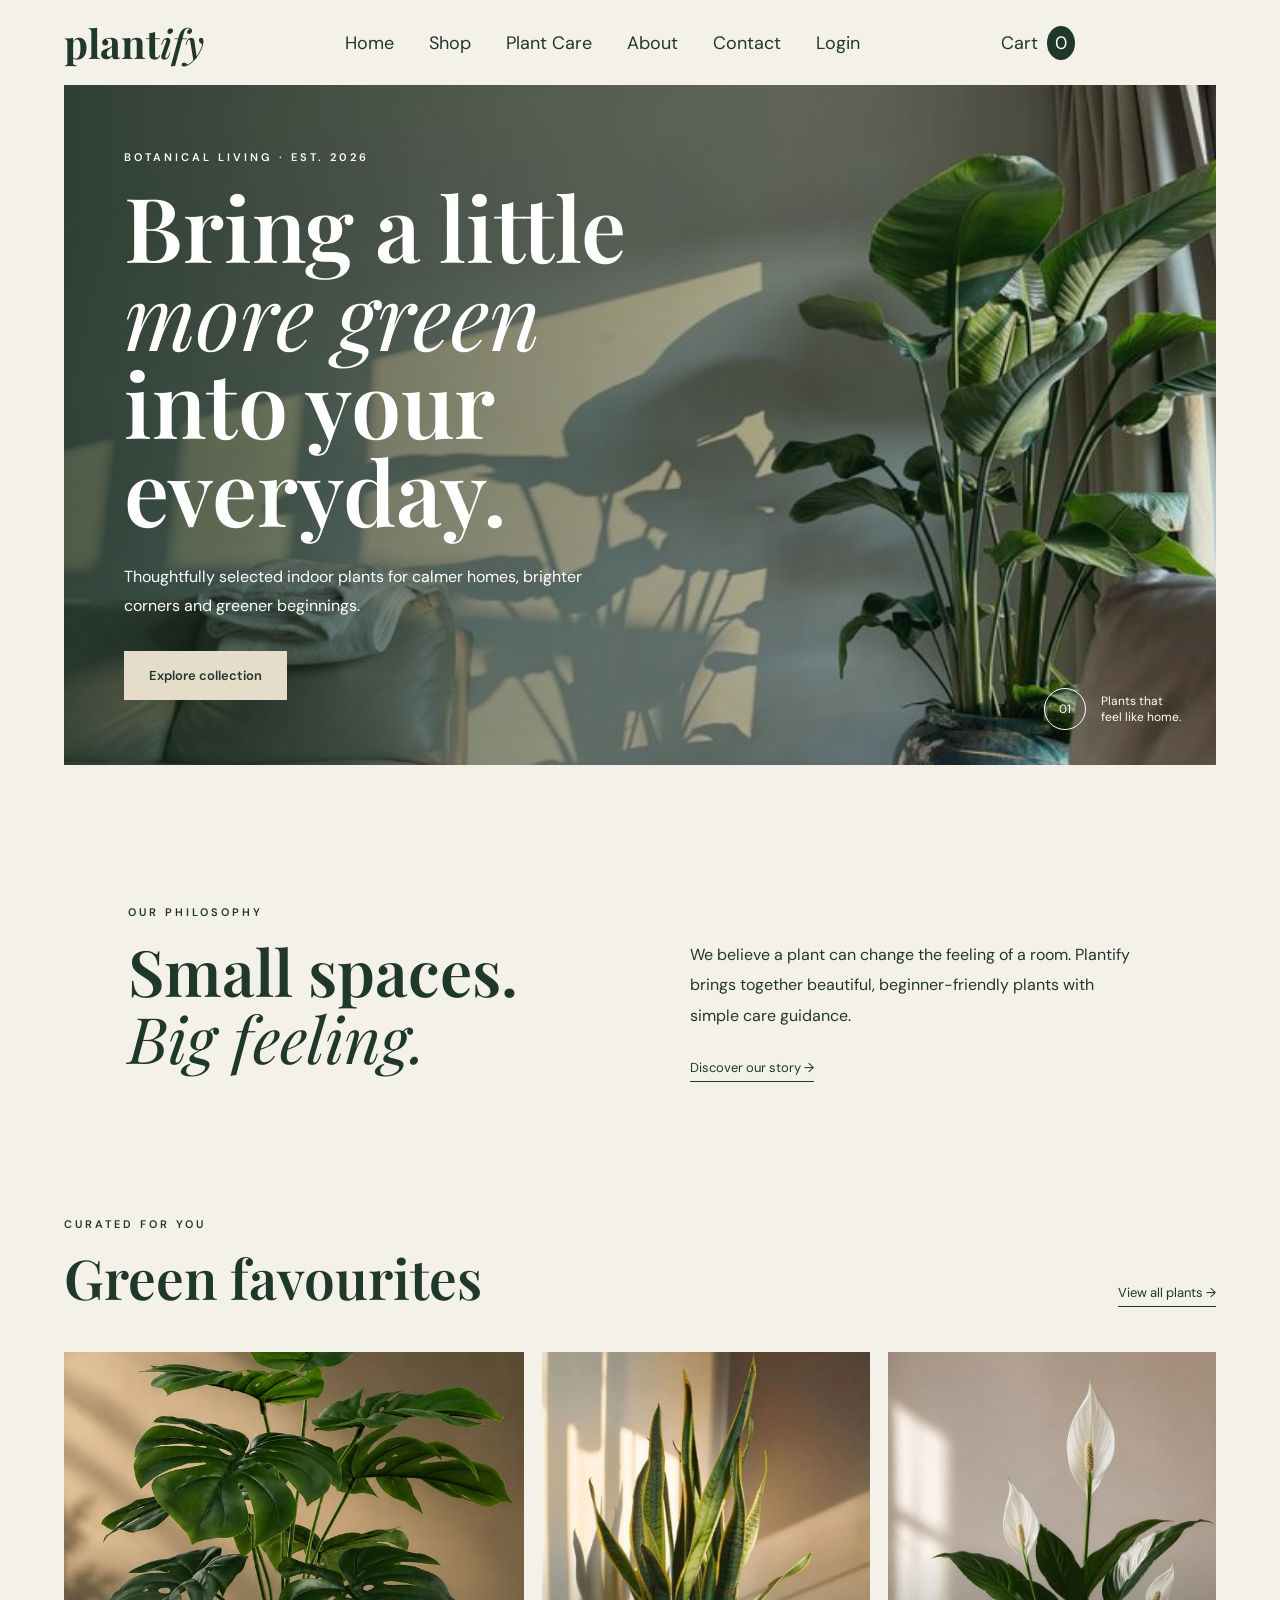
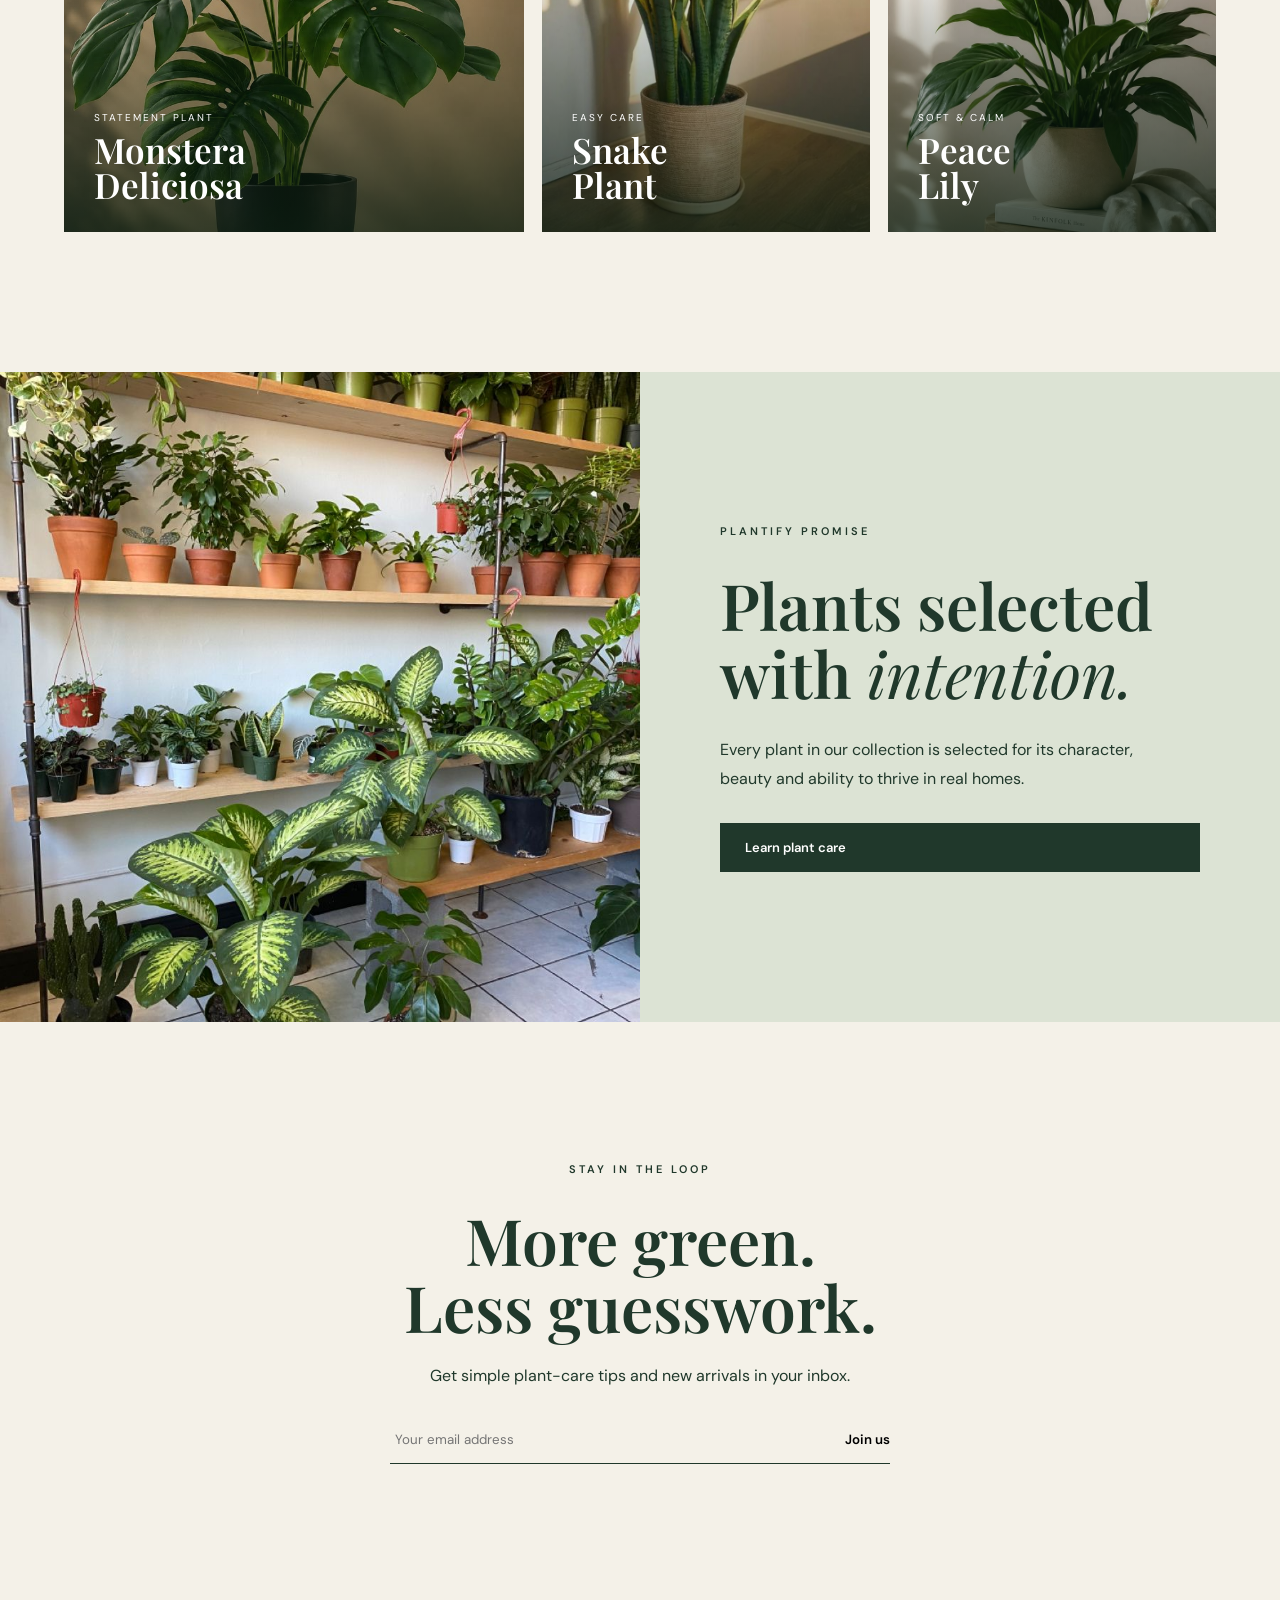
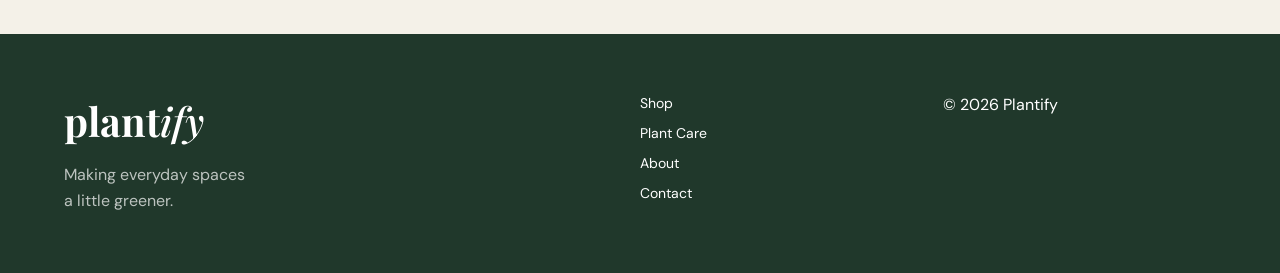
==== index.html @ 8dc12521 "creating project include js" ====
<!DOCTYPE html>
<html lang="en">

<head>
    <meta charset="UTF-8">
    <meta name="viewport" content="width=device-width, initial-scale=1.0">

    <title>Plantify | Bring Nature Home</title>

    <link rel="preconnect" href="https://fonts.googleapis.com">
    <link rel="preconnect" href="https://fonts.gstatic.com" crossorigin>

    <link href="https://fonts.googleapis.com/css2?family=DM+Sans:wght@400;500;600&family=Playfair+Display:wght@500;600;700&display=swap" rel="stylesheet">

    <link rel="stylesheet" href="style.css">
</head>

<body>

    <header>
        <nav class="navbar">

            <a href="index.html" class="logo">
                plant<span>ify</span>
            </a>

            <button class="menu-button" onclick="toggleMenu()">☰</button>

            <ul class="nav-links" id="navLinks">
                 <li><a href="index.html">Home</a></li>
                 <li><a href="pages/shop.html">Shop</a></li>
                 <li><a href="pages/care.html">Plant Care</a></li>
                 <li><a href="pages/about.html">About</a></li>
                 <li><a href="pages/contact.html">Contact</a></li>
                 <li><a href="pages/login.html" id="loginLink">Login</a></li>
           </ul>

        <a href="./pages/cart.html" class="nav-cart">
             Cart <span id="cartCount">0</span>
        </a>

            <span id="userName"></span>

        <button
            id="logoutButton"
            onclick="logoutUser()"
            style="display: none;"
            >
            Logout
        </button>


        </nav>
    </header>


    <main>

        <section class="hero">

            <div class="hero-content">

                <p class="eyebrow">BOTANICAL LIVING · EST. 2026</p>

                <h1>
                    Bring a little
                    <em>more green</em>
                    into your everyday.
                </h1>

                <p class="hero-text">
                    Thoughtfully selected indoor plants for
                    calmer homes, brighter corners and
                    greener beginnings.
                </p>

                <a href="pages/shop.html" class="main-button">
                    Explore collection
                </a>

            </div>

            <div class="hero-note">
                <span>01</span>
                <p>Plants that<br>feel like home.</p>
            </div>

        </section>


        <section class="intro-section">

            <div>
                <p class="eyebrow">OUR PHILOSOPHY</p>
                <h2>Small spaces.<br><em>Big feeling.</em></h2>
            </div>

            <div class="intro-text">
                <p>
                    We believe a plant can change the feeling
                    of a room. Plantify brings together
                    beautiful, beginner-friendly plants with
                    simple care guidance.
                </p>

                <a href="pages/about.html" class="text-link">
                    Discover our story →
                </a>
            </div>

        </section>


        <section class="featured-section">

            <div class="section-heading">

                <div>
                    <p class="eyebrow">CURATED FOR YOU</p>
                    <h2>Green favourites</h2>
                </div>

                <a href="pages/shop.html" class="text-link">
                    View all plants →
                </a>

            </div>

            <div class="featured-grid">

                <a href="pages/shop.html" class="featured-card large-card">

                    <img src="assets/monsteraplant.jpg" alt="Monstera plant">

                    <div class="image-overlay">
                        <p>STATEMENT PLANT</p>
                        <h3>Monstera<br>Deliciosa</h3>
                    </div>

                </a>

                <a href="pages/shop.html" class="featured-card">

                    <img src="assets/snake.jpg" alt="Snake plant">

                    <div class="image-overlay">
                        <p>EASY CARE</p>
                        <h3>Snake<br>Plant</h3>
                    </div>

                </a>

                <a href="pages/shop.html" class="featured-card">

                    <img src="assets/peace-lily.jpg" alt="Peace lily">

                    <div class="image-overlay">
                        <p>SOFT & CALM</p>
                        <h3>Peace<br>Lily</h3>
                    </div>

                </a>

            </div>

        </section>


        <section class="split-section">

            <div class="split-image">
                <img src="assets/plant-shop.jpg" alt="Plant shop">
            </div>

            <div class="split-content">

                <p class="eyebrow">PLANTIFY PROMISE</p>

                <h2>
                    Plants selected
                    with <em>intention.</em>
                </h2>

                <p>
                    Every plant in our collection is selected
                    for its character, beauty and ability to
                    thrive in real homes.
                </p>

                <a href="pages/care.html" class="main-button dark-button">
                    Learn plant care
                </a>

            </div>

        </section>


        <section class="newsletter">

            <p class="eyebrow">STAY IN THE LOOP</p>

            <h2>More green.<br>Less guesswork.</h2>

            <p>
                Get simple plant-care tips and new arrivals
                in your inbox.
            </p>

            <form onsubmit="subscribeUser(event)">

                <input
                    type="email"
                    id="newsletterEmail"
                    placeholder="Your email address"
                >

                <button type="submit">Join us</button>

            </form>

            <p id="newsletterMessage"></p>

        </section>

    </main>


    <footer>

        <div class="footer-brand">
            <a href="index.html" class="logo">
                plant<span>ify</span>
            </a>

            <p>
                Making everyday spaces<br>
                a little greener.
            </p>
        </div>

        <div class="footer-links">
            <a href="pages/shop.html">Shop</a>
            <a href="pages/care.html">Plant Care</a>
            <a href="pages/about.html">About</a>
            <a href="pages/contact.html">Contact</a>
        </div>

        <div>
            <p>© 2026 Plantify</p>
        </div>

    </footer>

    <script src="script.js"></script>

</body>

</html>
---- style.css ----
* {
    margin: 0;
    padding: 0;
    box-sizing: border-box;
}
html {
    scroll-behavior: smooth;
}
body {
    font-family: "DM Sans", sans-serif;
    background: #f4f1e8;
    color: #20382b;
}
img {
    display: block;
    width: 100%;
}

a {
    color: inherit;
}

button,
input,
textarea {
    font-family: inherit;
}
/* Navbar */

.navbar {
    width: 90%;
    max-width: 1250px;
    margin: auto;
    height: 85px;

    display: flex;
    align-items: center;
    justify-content: space-between;
}

.logo {
    text-decoration: none;
    font-family: "Playfair Display", serif;
    font-size: 40px;
    font-weight: 700;
}

.logo span {
    font-style: italic;
    font-weight: 500;
}

.nav-links {
    display: flex;
    gap: 35px;
    list-style: none;
}

.nav-links a {
    text-decoration: none;
    font-size: 18px;
}

.nav-links a:hover {
    opacity: 0.55;
}

.nav-cart {
    text-decoration: none;
    font-size: 18px;
}

.nav-cart span {
    background: #20382b;
    color: white;
    padding: 5px 8px;
    border-radius: 50%;
    margin-left: 4px;
}

.menu-button {
    display: none;
    border: none;
    background: none;
    font-size: 25px;
}

/* Common */

.eyebrow {
    font-size: 11px;
    letter-spacing: 3px;
    font-weight: 600;
    margin-bottom: 18px;
}

h1,
h2,
h3 {
    font-family: "Playfair Display", serif;
    font-weight: 600;
}

h2 {
    font-size: clamp(40px, 5vw, 68px);
    line-height: 1.05;
}

em {
    font-weight: 400;
}

/* Hero */

.hero {
    width: 90%;
    max-width: 1250px;
    min-height: 680px;
    margin: auto;

    position: relative;

    background:
        linear-gradient(
            90deg,
            rgba(20, 44, 31, 0.75),
            rgba(20, 44, 31, 0.12)
        ),
        url("assets/plantifyheroimg.jpg");

    background-size: cover;
    background-position: bottom;
    color: white;
    display: flex;
    align-items: center;
}

.hero-content {
    max-width: 650px;
    padding: 60px;
}

.hero h1 {
    font-size: clamp(50px, 7vw, 92px);
    line-height: 0.98;
    margin-bottom: 30px;
}

.hero h1 em {
    display: block;
}

.hero-text {
    max-width: 470px;
    line-height: 1.8;
    margin-bottom: 30px;
}

.main-button {
    display: inline-block;
    text-decoration: none;
    background: #e5ddca;
    color: #20382b;
    padding: 16px 25px;
    font-size: 13px;
    font-weight: 600;
}

.dark-button {
    background: #20382b;
    color: white;
}

.hero-note {
    position: absolute;
    right: 35px;
    bottom: 35px;

    display: flex;
    gap: 15px;
    align-items: center;

    font-size: 12px;
}

.hero-note span {
    border: 1px solid white;
    border-radius: 50%;
    width: 42px;
    height: 42px;

    display: flex;
    align-items: center;
    justify-content: center;
}
/* Intro */

.intro-section {
    width: 80%;
    max-width: 1100px;
    margin: auto;
    padding: 140px 0;

    display: grid;
    grid-template-columns: 1fr 1fr;
    gap: 100px;
}

.intro-text {
    padding-top: 35px;
}

.intro-text p {
    max-width: 450px;
    line-height: 1.9;
    margin-bottom: 25px;
}

.text-link {
    text-decoration: none;
    font-size: 13px;
    border-bottom: 1px solid #20382b;
    padding-bottom: 5px;
}

/* Featured */

.featured-section {
    width: 90%;
    max-width: 1250px;
    margin: auto;
    padding-bottom: 140px;
}

.section-heading {
    display: flex;
    justify-content: space-between;
    align-items: end;
    margin-bottom: 45px;
}

.section-heading h2 {
    font-size: 55px;
}

.featured-grid {
    display: grid;
    grid-template-columns: 1.4fr 1fr 1fr;
    gap: 18px;
}

.featured-card {
    height: 480px;
    position: relative;
    overflow: hidden;
    text-decoration: none;
}

.featured-card img {
    height: 100%;
    object-fit: cover;
    transition: transform 0.5s;
}

.featured-card:hover img {
    transform: scale(1.05);
}

.image-overlay {
    position: absolute;
    inset: 0;

    padding: 30px;

    display: flex;
    flex-direction: column;
    justify-content: end;

    color: white;

    background: linear-gradient(
        transparent 40%,
        rgba(10, 30, 18, 0.75)
    );
}
.image-overlay p {
    font-size: 10px;
    letter-spacing: 2px;
}

.image-overlay h3 {
    font-size: 35px;
    line-height: 1;
    margin-top: 8px;
}

/* Split */

.split-section {
    display: grid;
    grid-template-columns: 1fr 1fr;
    background: #dce3d4;
}

.split-image {
    height: 650px;
}

.split-image img {
    height: 100%;
    object-fit: cover;
}

.split-content {
    padding: 80px;
    display: flex;
    justify-content: center;
    flex-direction: column;
}

.split-content h2 {
    max-width: 550px;
    margin-bottom: 30px;
}

.split-content > p {
    max-width: 450px;
    line-height: 1.8;
    margin-bottom: 30px;
}
/* Newsletter */

.newsletter {
    text-align: center;
    padding: 140px 20px;
}

.newsletter h2 {
    margin-bottom: 25px;
}

.newsletter > p {
    margin-bottom: 30px;
}

.newsletter form {
    max-width: 500px;
    margin: auto;

    display: flex;
    border-bottom: 1px solid #20382b;
}

.newsletter input {
    flex: 1;
    padding: 15px 5px;
    background: transparent;
    border: none;
    outline: none;
}

.newsletter button {
    border: none;
    background: transparent;
    font-weight: 600;
    cursor: pointer;
}

#newsletterMessage {
    margin-top: 15px;
}

/* Footer */

footer {
    background: #20382b;
    color: white;

    padding: 60px 5%;

    display: grid;
    grid-template-columns: 2fr 1fr 1fr;
    gap: 30px;
}

.footer-brand p {
    margin-top: 15px;
    line-height: 1.6;
    opacity: 0.7;
}

.footer-links {
    display: flex;
    flex-direction: column;
    gap: 12px;
}

.footer-links a {
    text-decoration: none;
    font-size: 14px;
}
/* Inner Pages */

.page-hero {
    min-height: 430px;
    width: 90%;
    max-width: 1250px;
    margin: auto;

    display: flex;
    align-items: end;

    padding: 60px;

    color: white;

    background-size: cover;
    background-position: center;
}

.page-hero h1 {
    font-size: clamp(55px, 8vw, 100px);
    line-height: 0.9;
}

.shop-hero {
    background:
        linear-gradient(rgba(20, 44, 31, 0.35), rgba(20, 44, 31, 0.35)),
        url("assets/shop.jpg") ;
    background-repeat: no-repeat;
    background-size: cover;
    background-position: center;
}

.care-hero {
    background:
        linear-gradient(rgba(20, 44, 31, 0.35), rgba(20, 44, 31, 0.35)),
        url("assets/plant-care.jpg");
         background-repeat: no-repeat;
        background-position: bottom;
        background-size: cover;
}

.about-hero {
    background:
        linear-gradient(rgba(20, 44, 31, 0.35), rgba(20, 44, 31, 0.35)),
        url("assets/./about.jpg");
        background-repeat: no-repeat;
        background-position: center;
        background-size: cover;
}
.contact-hero {
    background:
        linear-gradient(rgba(20, 44, 31, 0.35), rgba(20, 44, 31, 0.35)),
        url("assets/./indoors.jpg");
         background-repeat: no-repeat;
        background-position: bottom;
        background-size: cover;
}

/* Shop */

.shop-page {
    width: 90%;
    max-width: 1250px;
    margin: auto;
    padding: 100px 0;
}

.shop-controls {
    display: flex;
    justify-content: space-between;
    gap: 20px;
    margin-bottom: 40px;
}

.shop-controls input,
.shop-controls select {
    padding: 14px;
    border: 1px solid #b9c0b5;
    background: transparent;
    outline: none;
}

.shop-controls input {
    width: 350px;
}

.product-grid {
    display: grid;
    grid-template-columns: repeat(3, 1fr);
    gap: 25px;
}

.product-card {
    background: #ebe8dd;
}

.product-card img {
    height: 380px;
    object-fit: cover;
}

.product-info {
    padding: 22px;
}

.product-info h3 {
    font-size: 25px;
    margin-bottom: 7px;
}

.product-info p {
    font-size: 13px;
    opacity: 0.65;
    margin-bottom: 15px;
}

.product-bottom {
    display: flex;
    justify-content: space-between;
    align-items: center;
}

.product-bottom button {
    border: none;
    background: #20382b;
    color: white;
    padding: 11px 16px;
    cursor: pointer;
}


/* Care */

.care-page {
    width: 90%;
    max-width: 1100px;
    margin: auto;
    padding: 100px 0;
}

.care-intro {
    max-width: 700px;
    margin-bottom: 70px;
}

.care-intro p {
    line-height: 1.8;
    margin-top: 25px;
}

.care-grid {
    display: grid;
    grid-template-columns: repeat(2, 1fr);
    gap: 25px;
}

.care-box {
    background: #e4e8dc;
    padding: 45px;
}

.care-box span {
    color: #dce3d4;
    text-shadow: 2px 2px 4px black;
    font-size: 12px;
    letter-spacing: 2px;
}

.care-box h3 {
    color: white;
    text-shadow: 2px 2px 4px black;
    font-size: 32px;
    margin: 20px 0 15px;
}

.care-box p {
    color: #dce3d4;
    text-shadow: 2px 2px 4px black;
    line-height: 1.8;
}


/* Plant Quiz */

.quiz {
    margin-top: 80px;
    padding: 60px;
    background: #20382b;
    color: white;
}

.quiz h2 {
    font-size: 45px;
}

.quiz-question {
    margin: 30px 0;
}

.quiz-question button {
    padding: 12px 18px;
    margin: 5px;
    border: 1px solid #8da18d;
    background: transparent;
    color: white;
    cursor: pointer;
}

#quizResult {
    margin-top: 20px;
    font-weight: 600;
}


/* About */

.about-page {
    width: 90%;
    max-width: 1100px;
    margin: auto;
    padding: 110px 0;
}

.about-story {
    display: grid;
    grid-template-columns: 1fr 1fr;
    gap: 70px;
    align-items: center;
}

.about-story img {
    height: 600px;
    object-fit: cover;
}

.about-story-text p {
    line-height: 1.9;
    margin: 25px 0;
}


/* Contact */

.contact-page {
    width: 90%;
    max-width: 1100px;
    margin: auto;
    padding: 100px 0;
}

.contact-grid {
    display: grid;
    grid-template-columns: 0.8fr 1.2fr;
    gap: 80px;
}

.contact-info p {
    margin: 20px 0;
    line-height: 1.8;
}

.contact-form {
    display: flex;
    flex-direction: column;
    gap: 15px;
}

.contact-form input,
.contact-form textarea {
    padding: 16px;
    border: 1px solid #b9c0b5;
    background: transparent;
    outline: none;
}

.contact-form textarea {
    height: 160px;
    resize: none;
}

.contact-form button {
    align-self: start;
    padding: 14px 25px;
    border: none;
    background: #20382b;
    color: white;
    cursor: pointer;
}

#contactMessage {
    margin-top: 10px;
}


/* Responsive */

@media (max-width: 900px) {

    .nav-links {
        gap: 18px;
    }

    .hero-content {
        padding: 40px;
    }

    .intro-section,
    .split-section,
    .about-story,
    .contact-grid {
        grid-template-columns: 1fr;
    }

    .featured-grid {
        grid-template-columns: 1fr 1fr;
    }

    .large-card {
        grid-column: span 2;
    }

    .product-grid {
        grid-template-columns: 1fr 1fr;
    }

    .split-image {
        height: 450px;
    }
}


@media (max-width: 650px) {

    .navbar {
        width: 90%;
    }

    .menu-button {
        display: block;
    }

    .nav-links {
        display: none;
        position: absolute;
        top: 75px;
        left: 5%;
        width: 90%;
        background: #f4f1e8;
        padding: 25px;
        flex-direction: column;
        gap: 20px;
    }

    .nav-links.active {
        display: flex;
    }

    .hero {
        width: 94%;
        min-height: 650px;
    }

    .hero-content {
        padding: 25px;
    }

    .hero-note {
        display: none;
    }

    .intro-section {
        width: 90%;
        padding: 90px 0;
        gap: 30px;
    }

    .featured-section {
        width: 94%;
    }

    .section-heading {
        display: block;
    }

    .section-heading .text-link {
        display: inline-block;
        margin-top: 20px;
    }

    .featured-grid {
        grid-template-columns: 1fr;
    }

    .large-card {
        grid-column: auto;
    }

    .featured-card {
        height: 420px;
    }

    .split-content {
        padding: 60px 25px;
    }

    .newsletter {
        padding: 90px 20px;
    }

    footer {
        grid-template-columns: 1fr;
    }

    .page-hero {
        width: 94%;
        min-height: 400px;
        padding: 30px;
    }

    .shop-page,
    .care-page,
    .about-page,
    .contact-page {
        width: 90%;
        padding: 75px 0;
    }

    .shop-controls {
        flex-direction: column;
    }
    .shop-controls input {
        width: 100%;
    }
    .product-grid,
    .care-grid {
        grid-template-columns: 1fr;
    }
    .product-card img {
        height: 350px;
    }
    .quiz {
        padding: 35px 20px;
    }
    .about-story img {
        height: 450px;
    }
}
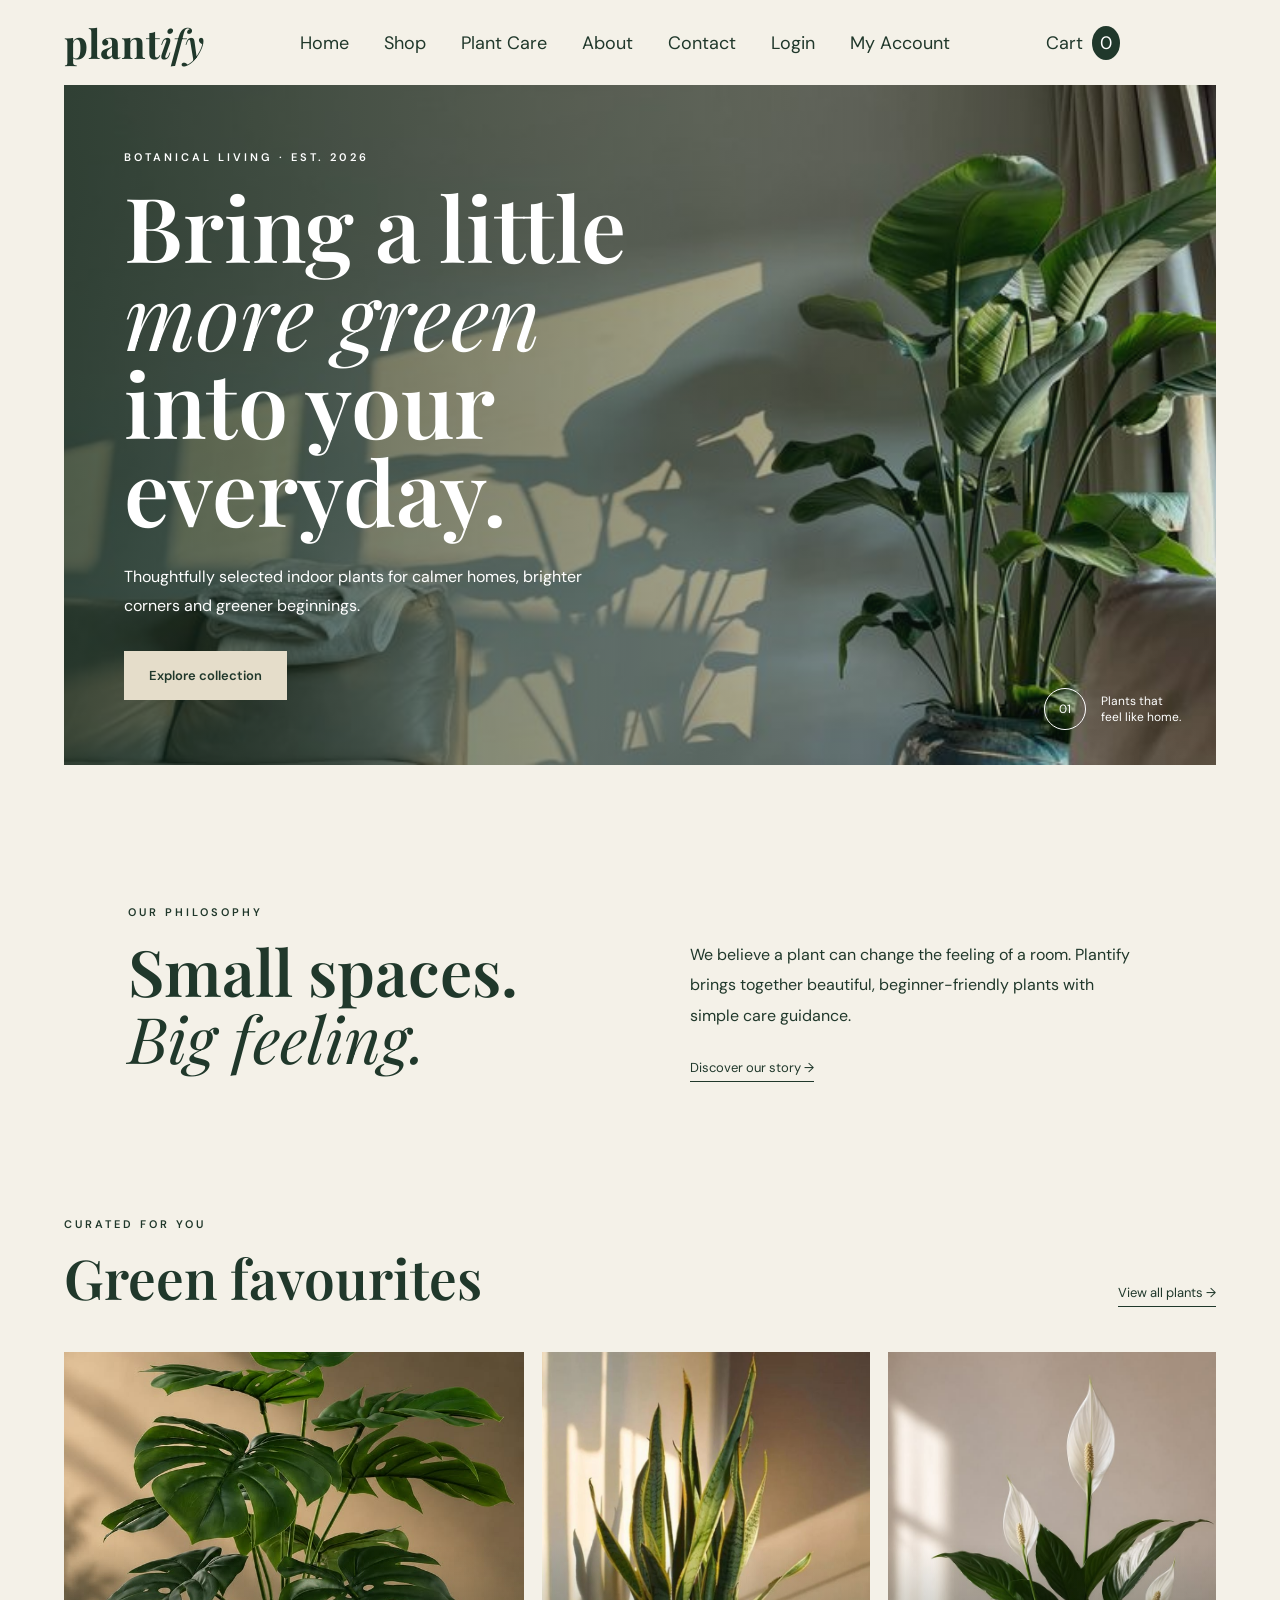
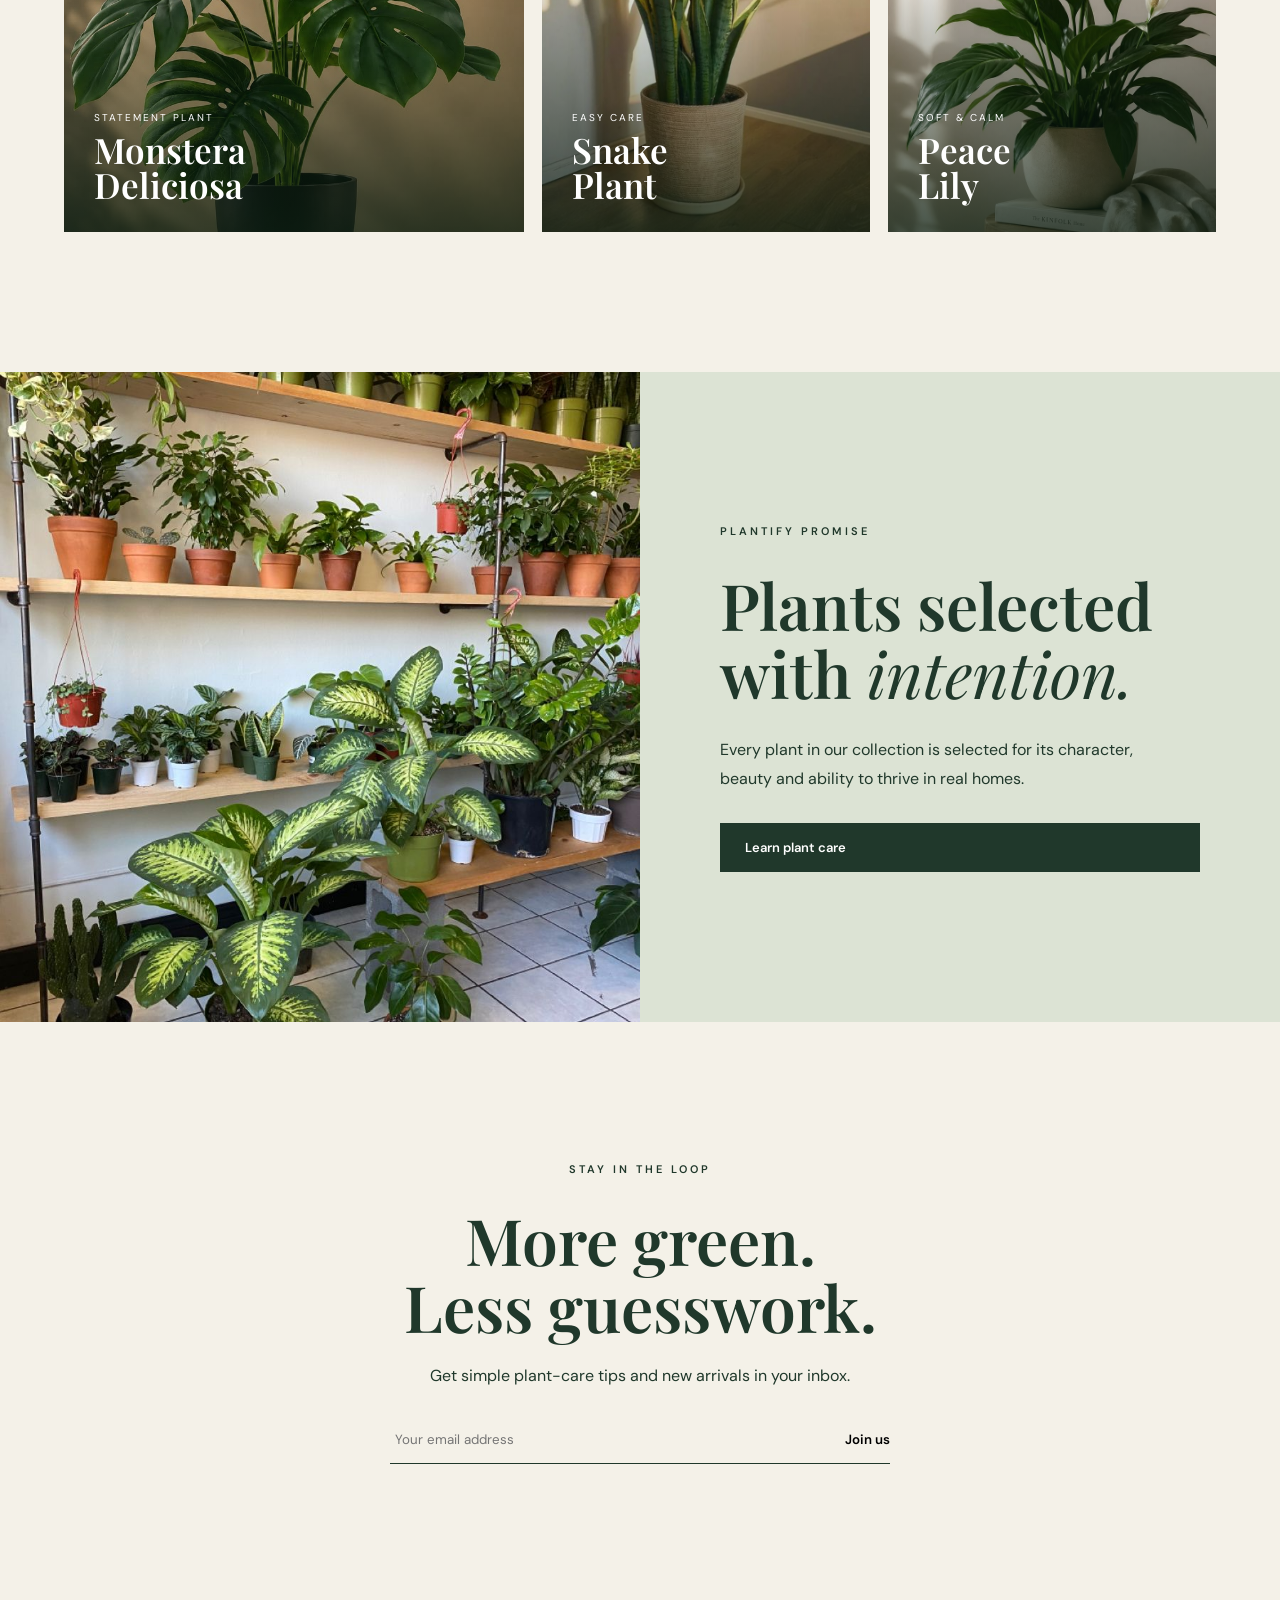
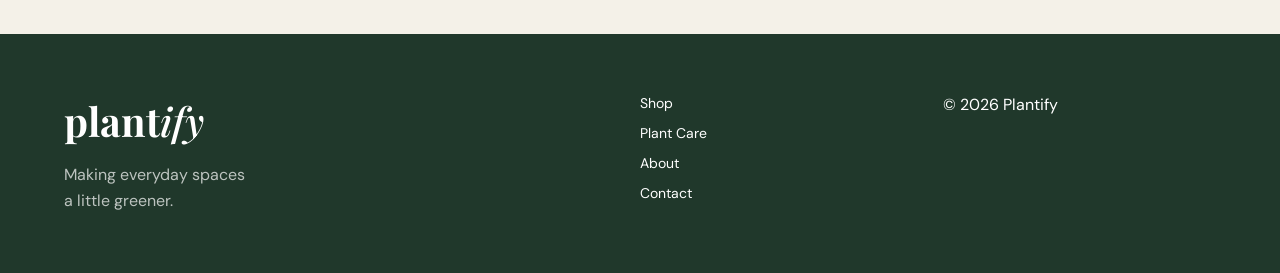
==== commit 06fbee79: "create-account page & styling" ====
--- a/index.html
+++ b/index.html
@@ -33,6 +33,9 @@
                  <li><a href="pages/about.html">About</a></li>
                  <li><a href="pages/contact.html">Contact</a></li>
                  <li><a href="pages/login.html" id="loginLink">Login</a></li>
+                  <li>
+                    <a href="pages/account.html">My Account</a>
+                </li>
            </ul>
 
         <a href="./pages/cart.html" class="nav-cart">
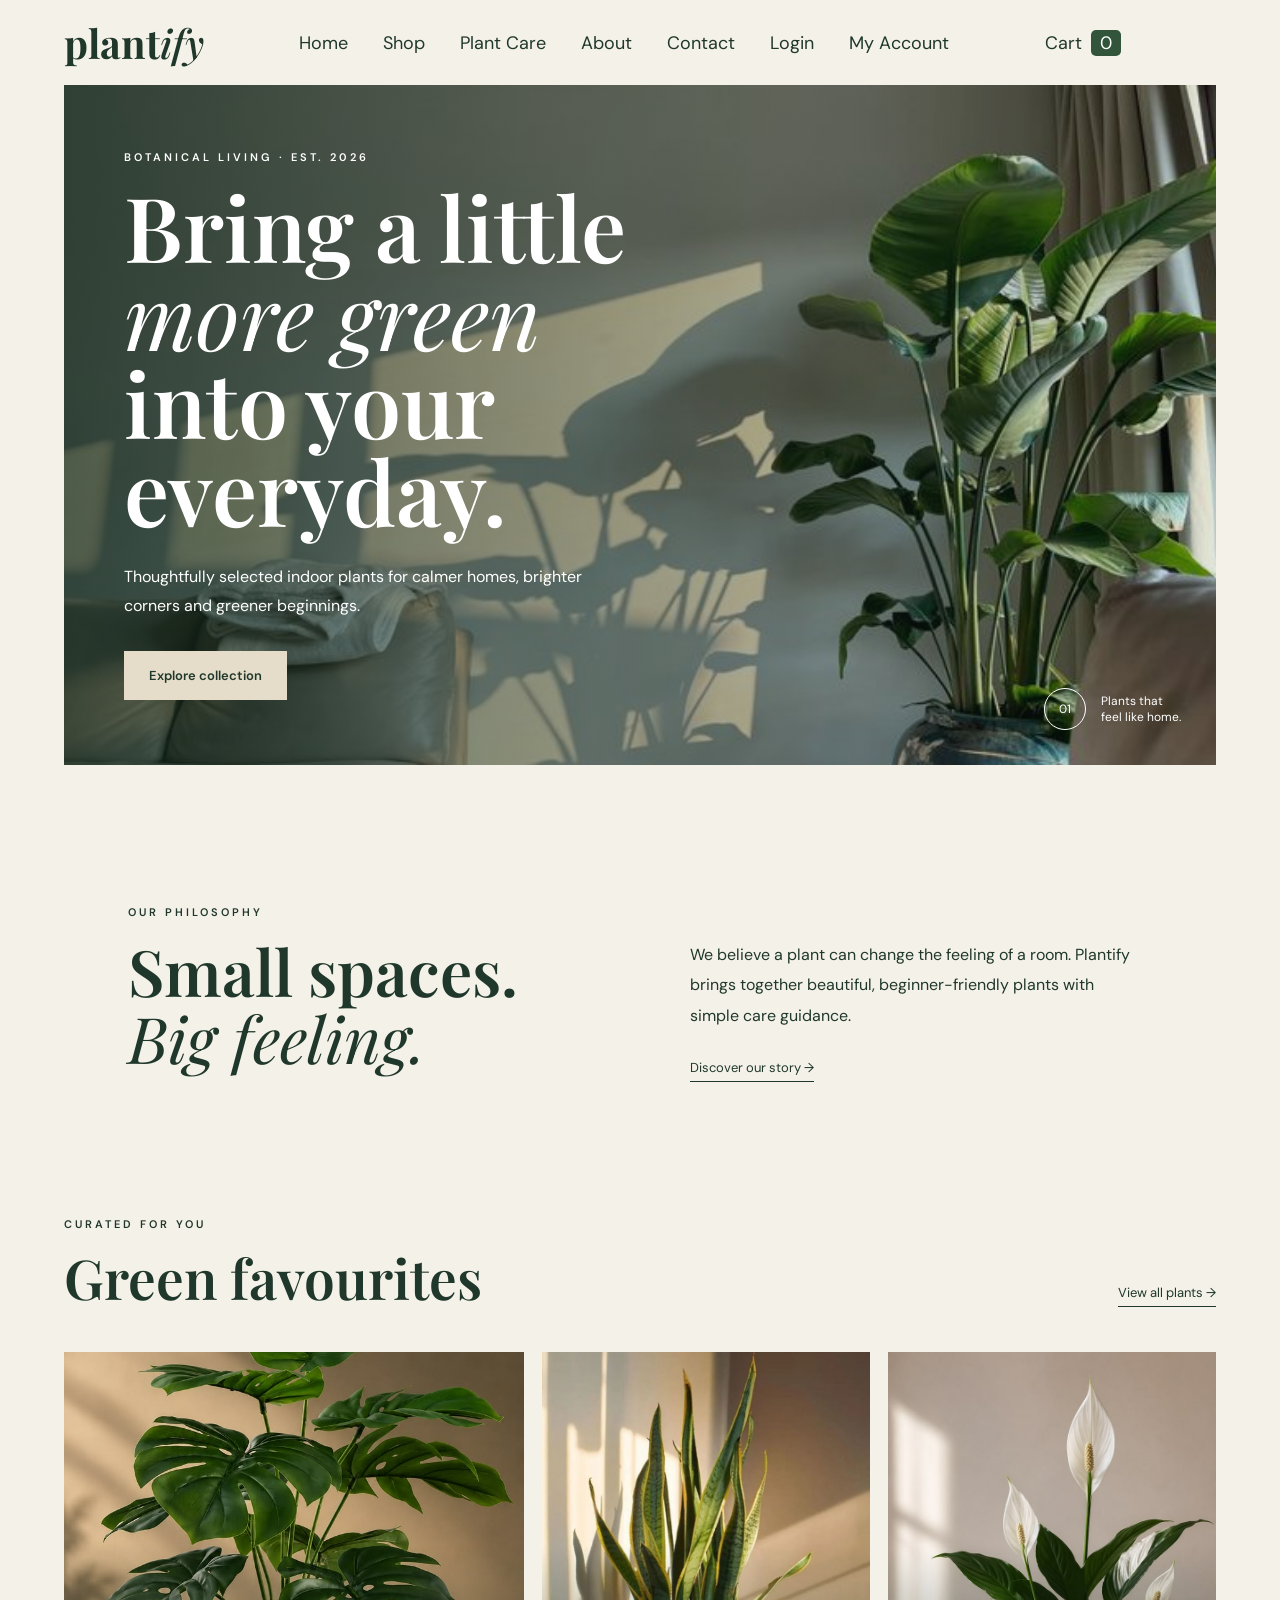
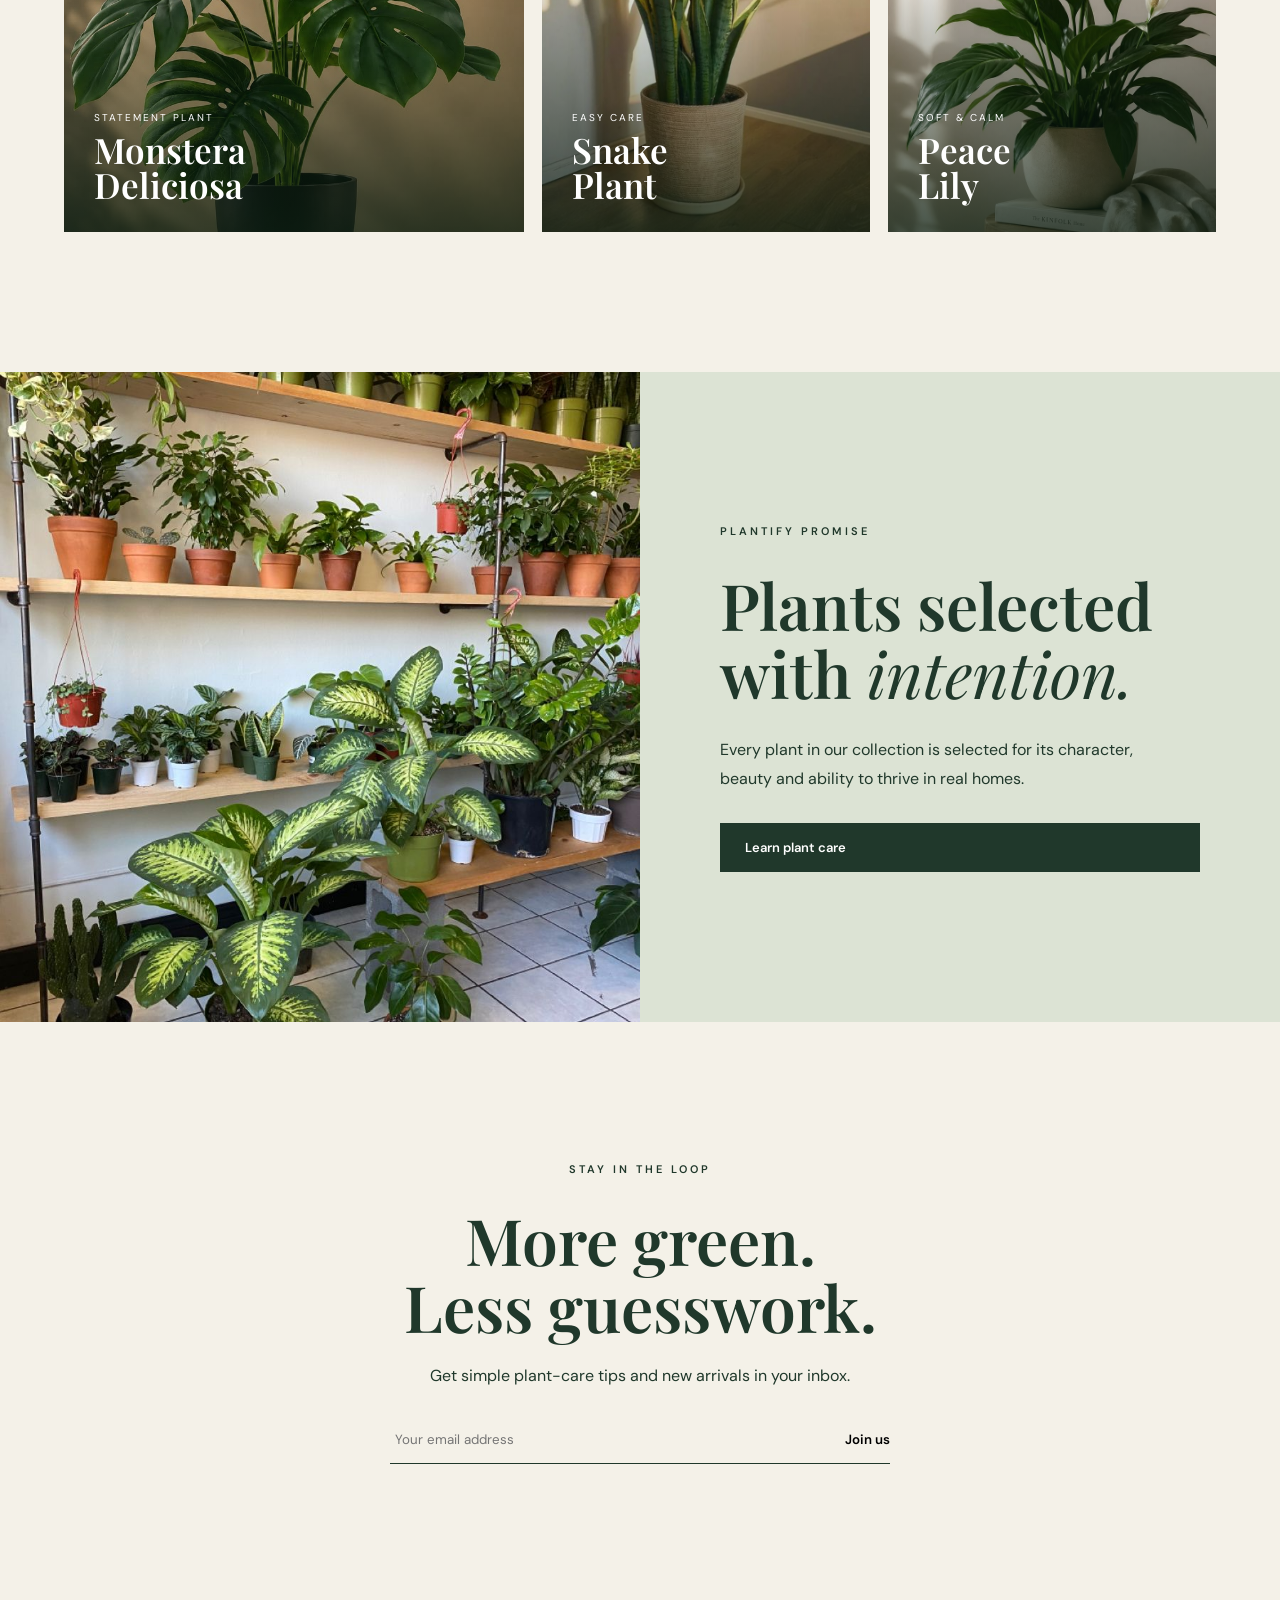
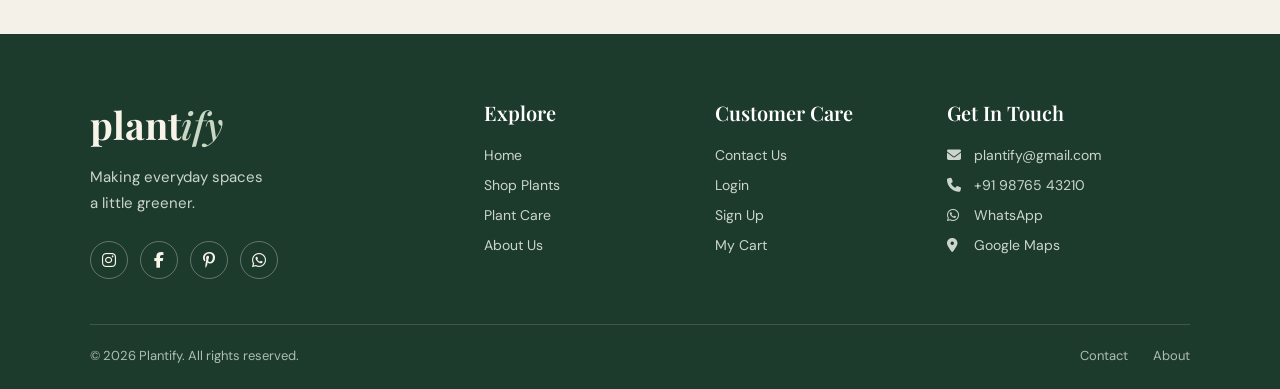
==== commit 9a63f81a: "changes update" ====
--- a/index.html
+++ b/index.html
@@ -11,8 +11,25 @@
     <link rel="preconnect" href="https://fonts.gstatic.com" crossorigin>
 
     <link href="https://fonts.googleapis.com/css2?family=DM+Sans:wght@400;500;600&family=Playfair+Display:wght@500;600;700&display=swap" rel="stylesheet">
+    <link rel="stylesheet" href="https://cdnjs.cloudflare.com/ajax/libs/font-awesome/6.5.2/css/all.min.css">
 
     <link rel="stylesheet" href="style.css">
+    <link rel="stylesheet" href="style.css">
+
+<style>
+    .nav-cart #cartCount {
+        width: 30px !important;
+        height: 26px !important;
+        /* min-width: 20px !important;
+        min-height: 30px !important; */
+        display: inline-flex !important;
+        justify-content: center;
+        align-items: center;
+        border-radius: 5px;
+        background: #31543b;
+        color: white;
+    }
+</style>
 </head>
 
 <body>
@@ -47,7 +64,7 @@
         <button
             id="logoutButton"
             onclick="logoutUser()"
-            style="display: none;"
+            style="display: none; background-color:  #31543b; border: none; color: white; padding: 4px; border-radius: 6px;"
             >
             Logout
         </button>
@@ -228,33 +245,107 @@
 
     </main>
 
-
     <footer>
 
-        <div class="footer-brand">
-            <a href="index.html" class="logo">
-                plant<span>ify</span>
-            </a>
-
-            <p>
-                Making everyday spaces<br>
-                a little greener.
-            </p>
+    <div class="footer-brand">
+
+        <a href="index.html" class="logo">
+            plant<span>ify</span>
+        </a>
+
+        <p>
+            Making everyday spaces<br>
+            a little greener.
+        </p>
+
+        <div class="footer-social">
+
+            <a href="https://www.instagram.com/" target="_blank">
+                <i class="fa-brands fa-instagram"></i>
+            </a>
+
+            <a href="https://www.facebook.com/" target="_blank">
+                <i class="fa-brands fa-facebook-f"></i>
+            </a>
+
+            <a href="https://www.pinterest.com/" target="_blank">
+                <i class="fa-brands fa-pinterest-p"></i>
+            </a>
+
+            <a href="https://wa.me/919876543210" target="_blank">
+                <i class="fa-brands fa-whatsapp"></i>
+            </a>
+
         </div>
 
-        <div class="footer-links">
-            <a href="pages/shop.html">Shop</a>
-            <a href="pages/care.html">Plant Care</a>
+    </div>
+
+
+    <div class="footer-column">
+
+        <h3>Explore</h3>
+
+        <a href="index.html">Home</a>
+        <a href="pages/shop.html">Shop Plants</a>
+        <a href="pages/care.html">Plant Care</a>
+        <a href="pages/about.html">About Us</a>
+
+    </div>
+
+
+    <div class="footer-column">
+
+        <h3>Customer Care</h3>
+
+        <a href="pages/contact.html">Contact Us</a>
+        <a href="pages/login.html">Login</a>
+        <a href="pages/signup.html">Sign Up</a>
+        <a href="pages/cart.html">My Cart</a>
+
+    </div>
+
+
+    <div class="footer-column">
+
+        <h3>Get In Touch</h3>
+
+        <a href="mailto:plantify@gmail.com">
+            <i class="fa-solid fa-envelope"></i>
+            plantify@gmail.com
+        </a>
+
+        <a href="tel:+919876543210">
+            <i class="fa-solid fa-phone"></i>
+            +91 98765 43210
+        </a>
+
+        <a href="https://wa.me/919876543210" target="_blank">
+            <i class="fa-brands fa-whatsapp"></i>
+            WhatsApp
+        </a>
+
+        <a href="https://www.google.com/maps" target="_blank">
+            <i class="fa-solid fa-location-dot"></i>
+            Google Maps
+        </a>
+
+    </div>
+
+
+    <div class="footer-bottom">
+
+        <p>
+            © 2026 Plantify. All rights reserved.
+        </p>
+
+        <div>
+            <a href="pages/contact.html">Contact</a>
             <a href="pages/about.html">About</a>
-            <a href="pages/contact.html">Contact</a>
         </div>
 
-        <div>
-            <p>© 2026 Plantify</p>
-        </div>
-
-    </footer>
-
+    </div>
+
+</footer>
     <script src="script.js"></script>
 
 </body>
--- a/style.css
+++ b/style.css
@@ -74,10 +74,12 @@
     background: #20382b;
     color: white;
     padding: 5px 8px;
-    border-radius: 50%;
     margin-left: 4px;
 }
-
+#cartCount {
+    width: 32px;
+    height: 32px;
+}
 .menu-button {
     display: none;
     border: none;
@@ -370,34 +372,225 @@
     margin-top: 15px;
 }
 
-/* Footer */
+/* ================= FOOTER ================= */
 
 footer {
-    background: #20382b;
-    color: white;
-
-    padding: 60px 5%;
+    background: #1d3b2c;
+    color: #f8f4e9;
+
+    padding: 65px 7% 25px;
 
     display: grid;
-    grid-template-columns: 2fr 1fr 1fr;
-    gap: 30px;
+    grid-template-columns: 2fr 1fr 1fr 1.5fr;
+
+    column-gap: 70px;
+    row-gap: 45px;
+}
+
+
+/* Brand */
+
+.footer-brand .logo {
+    color: #f8f4e9;
+    text-decoration: none;
+
+    font-family: "Playfair Display", serif;
+    font-size: 38px;
+    font-weight: 700;
+}
+
+.footer-brand .logo span {
+    color: #c9d8c5;
 }
 
 .footer-brand p {
     margin-top: 15px;
-    line-height: 1.6;
-    opacity: 0.7;
-}
-
-.footer-links {
+
+    color: #cbd5ce;
+
+    line-height: 1.7;
+    font-size: 15px;
+}
+
+
+/* Social icons */
+
+.footer-social {
+    display: flex;
+    gap: 12px;
+
+    margin-top: 25px;
+}
+
+.footer-social a {
+    width: 38px;
+    height: 38px;
+
+    display: flex;
+    justify-content: center;
+    align-items: center;
+
+    border: 1px solid rgba(255,255,255,0.3);
+    border-radius: 50%;
+
+    color: #f8f4e9;
+    text-decoration: none;
+
+    transition: 0.3s;
+}
+
+.footer-social a:hover {
+    background: #f8f4e9;
+    color: #1d3b2c;
+
+    transform: translateY(-3px);
+}
+
+
+/* Footer columns */
+
+.footer-column {
     display: flex;
     flex-direction: column;
+
     gap: 12px;
 }
 
-.footer-links a {
+.footer-column h3 {
+    margin-bottom: 8px;
+
+    color: #ffffff;
+
+    font-family: "Playfair Display", serif;
+    font-size: 20px;
+}
+
+.footer-column a {
+    display: flex;
+    align-items: center;
+
+    gap: 10px;
+
+    color: #cbd5ce;
+
     text-decoration: none;
+
     font-size: 14px;
+
+    transition: 0.3s;
+}
+
+.footer-column a:hover {
+    color: #ffffff;
+
+    transform: translateX(3px);
+}
+
+.footer-column a i {
+    width: 17px;
+    font-size: 14px;
+}
+
+
+/* Bottom */
+
+.footer-bottom {
+    grid-column: 1 / -1;
+
+    border-top: 1px solid rgba(255,255,255,0.15);
+
+    padding-top: 22px;
+
+    display: flex;
+    justify-content: space-between;
+    align-items: center;
+}
+
+.footer-bottom p {
+    margin: 0;
+
+    color: #aebdb4;
+
+    font-size: 13px;
+}
+
+.footer-bottom div {
+    display: flex;
+    gap: 25px;
+}
+
+.footer-bottom a {
+    color: #aebdb4;
+
+    text-decoration: none;
+
+    font-size: 13px;
+}
+
+.footer-bottom a:hover {
+    color: white;
+}
+
+
+/* ================= RESPONSIVE ================= */
+
+@media (max-width: 900px) {
+
+    footer {
+        grid-template-columns: 1.5fr 1fr 1fr;
+
+        column-gap: 35px;
+    }
+
+    .footer-brand {
+        grid-column: 1 / -1;
+    }
+}
+
+
+@media (max-width: 600px) {
+
+    footer {
+        grid-template-columns: 1fr 1fr;
+
+        padding: 50px 25px 25px;
+
+        column-gap: 25px;
+        row-gap: 35px;
+    }
+
+    .footer-brand {
+        grid-column: 1 / -1;
+    }
+
+    .footer-bottom {
+        flex-direction: column;
+
+        align-items: flex-start;
+
+        gap: 15px;
+    }
+
+    .footer-bottom div {
+        gap: 18px;
+    }
+}
+
+
+@media (max-width: 420px) {
+
+    footer {
+        grid-template-columns: 1fr;
+    }
+
+    .footer-brand {
+        grid-column: auto;
+    }
+
+    .footer-bottom {
+        align-items: flex-start;
+    }
+
 }
 /* Inner Pages */
 
@@ -466,7 +659,16 @@
     margin: auto;
     padding: 100px 0;
 }
-
+.nav-cart #cartCount {
+        width: 30px !important;
+        height: 26px !important;
+        display: inline-flex !important;
+        justify-content: center;
+        align-items: center;
+        border-radius: 5px;
+        background: #31543b;
+        color: white;
+}
 .shop-controls {
     display: flex;
     justify-content: space-between;
--- a/style.css
+++ b/style.css
@@ -74,10 +74,12 @@
     background: #20382b;
     color: white;
     padding: 5px 8px;
-    border-radius: 50%;
     margin-left: 4px;
 }
-
+#cartCount {
+    width: 32px;
+    height: 32px;
+}
 .menu-button {
     display: none;
     border: none;
@@ -370,34 +372,225 @@
     margin-top: 15px;
 }
 
-/* Footer */
+/* ================= FOOTER ================= */
 
 footer {
-    background: #20382b;
-    color: white;
-
-    padding: 60px 5%;
+    background: #1d3b2c;
+    color: #f8f4e9;
+
+    padding: 65px 7% 25px;
 
     display: grid;
-    grid-template-columns: 2fr 1fr 1fr;
-    gap: 30px;
+    grid-template-columns: 2fr 1fr 1fr 1.5fr;
+
+    column-gap: 70px;
+    row-gap: 45px;
+}
+
+
+/* Brand */
+
+.footer-brand .logo {
+    color: #f8f4e9;
+    text-decoration: none;
+
+    font-family: "Playfair Display", serif;
+    font-size: 38px;
+    font-weight: 700;
+}
+
+.footer-brand .logo span {
+    color: #c9d8c5;
 }
 
 .footer-brand p {
     margin-top: 15px;
-    line-height: 1.6;
-    opacity: 0.7;
-}
-
-.footer-links {
+
+    color: #cbd5ce;
+
+    line-height: 1.7;
+    font-size: 15px;
+}
+
+
+/* Social icons */
+
+.footer-social {
+    display: flex;
+    gap: 12px;
+
+    margin-top: 25px;
+}
+
+.footer-social a {
+    width: 38px;
+    height: 38px;
+
+    display: flex;
+    justify-content: center;
+    align-items: center;
+
+    border: 1px solid rgba(255,255,255,0.3);
+    border-radius: 50%;
+
+    color: #f8f4e9;
+    text-decoration: none;
+
+    transition: 0.3s;
+}
+
+.footer-social a:hover {
+    background: #f8f4e9;
+    color: #1d3b2c;
+
+    transform: translateY(-3px);
+}
+
+
+/* Footer columns */
+
+.footer-column {
     display: flex;
     flex-direction: column;
+
     gap: 12px;
 }
 
-.footer-links a {
+.footer-column h3 {
+    margin-bottom: 8px;
+
+    color: #ffffff;
+
+    font-family: "Playfair Display", serif;
+    font-size: 20px;
+}
+
+.footer-column a {
+    display: flex;
+    align-items: center;
+
+    gap: 10px;
+
+    color: #cbd5ce;
+
     text-decoration: none;
+
     font-size: 14px;
+
+    transition: 0.3s;
+}
+
+.footer-column a:hover {
+    color: #ffffff;
+
+    transform: translateX(3px);
+}
+
+.footer-column a i {
+    width: 17px;
+    font-size: 14px;
+}
+
+
+/* Bottom */
+
+.footer-bottom {
+    grid-column: 1 / -1;
+
+    border-top: 1px solid rgba(255,255,255,0.15);
+
+    padding-top: 22px;
+
+    display: flex;
+    justify-content: space-between;
+    align-items: center;
+}
+
+.footer-bottom p {
+    margin: 0;
+
+    color: #aebdb4;
+
+    font-size: 13px;
+}
+
+.footer-bottom div {
+    display: flex;
+    gap: 25px;
+}
+
+.footer-bottom a {
+    color: #aebdb4;
+
+    text-decoration: none;
+
+    font-size: 13px;
+}
+
+.footer-bottom a:hover {
+    color: white;
+}
+
+
+/* ================= RESPONSIVE ================= */
+
+@media (max-width: 900px) {
+
+    footer {
+        grid-template-columns: 1.5fr 1fr 1fr;
+
+        column-gap: 35px;
+    }
+
+    .footer-brand {
+        grid-column: 1 / -1;
+    }
+}
+
+
+@media (max-width: 600px) {
+
+    footer {
+        grid-template-columns: 1fr 1fr;
+
+        padding: 50px 25px 25px;
+
+        column-gap: 25px;
+        row-gap: 35px;
+    }
+
+    .footer-brand {
+        grid-column: 1 / -1;
+    }
+
+    .footer-bottom {
+        flex-direction: column;
+
+        align-items: flex-start;
+
+        gap: 15px;
+    }
+
+    .footer-bottom div {
+        gap: 18px;
+    }
+}
+
+
+@media (max-width: 420px) {
+
+    footer {
+        grid-template-columns: 1fr;
+    }
+
+    .footer-brand {
+        grid-column: auto;
+    }
+
+    .footer-bottom {
+        align-items: flex-start;
+    }
+
 }
 /* Inner Pages */
 
@@ -466,7 +659,16 @@
     margin: auto;
     padding: 100px 0;
 }
-
+.nav-cart #cartCount {
+        width: 30px !important;
+        height: 26px !important;
+        display: inline-flex !important;
+        justify-content: center;
+        align-items: center;
+        border-radius: 5px;
+        background: #31543b;
+        color: white;
+}
 .shop-controls {
     display: flex;
     justify-content: space-between;
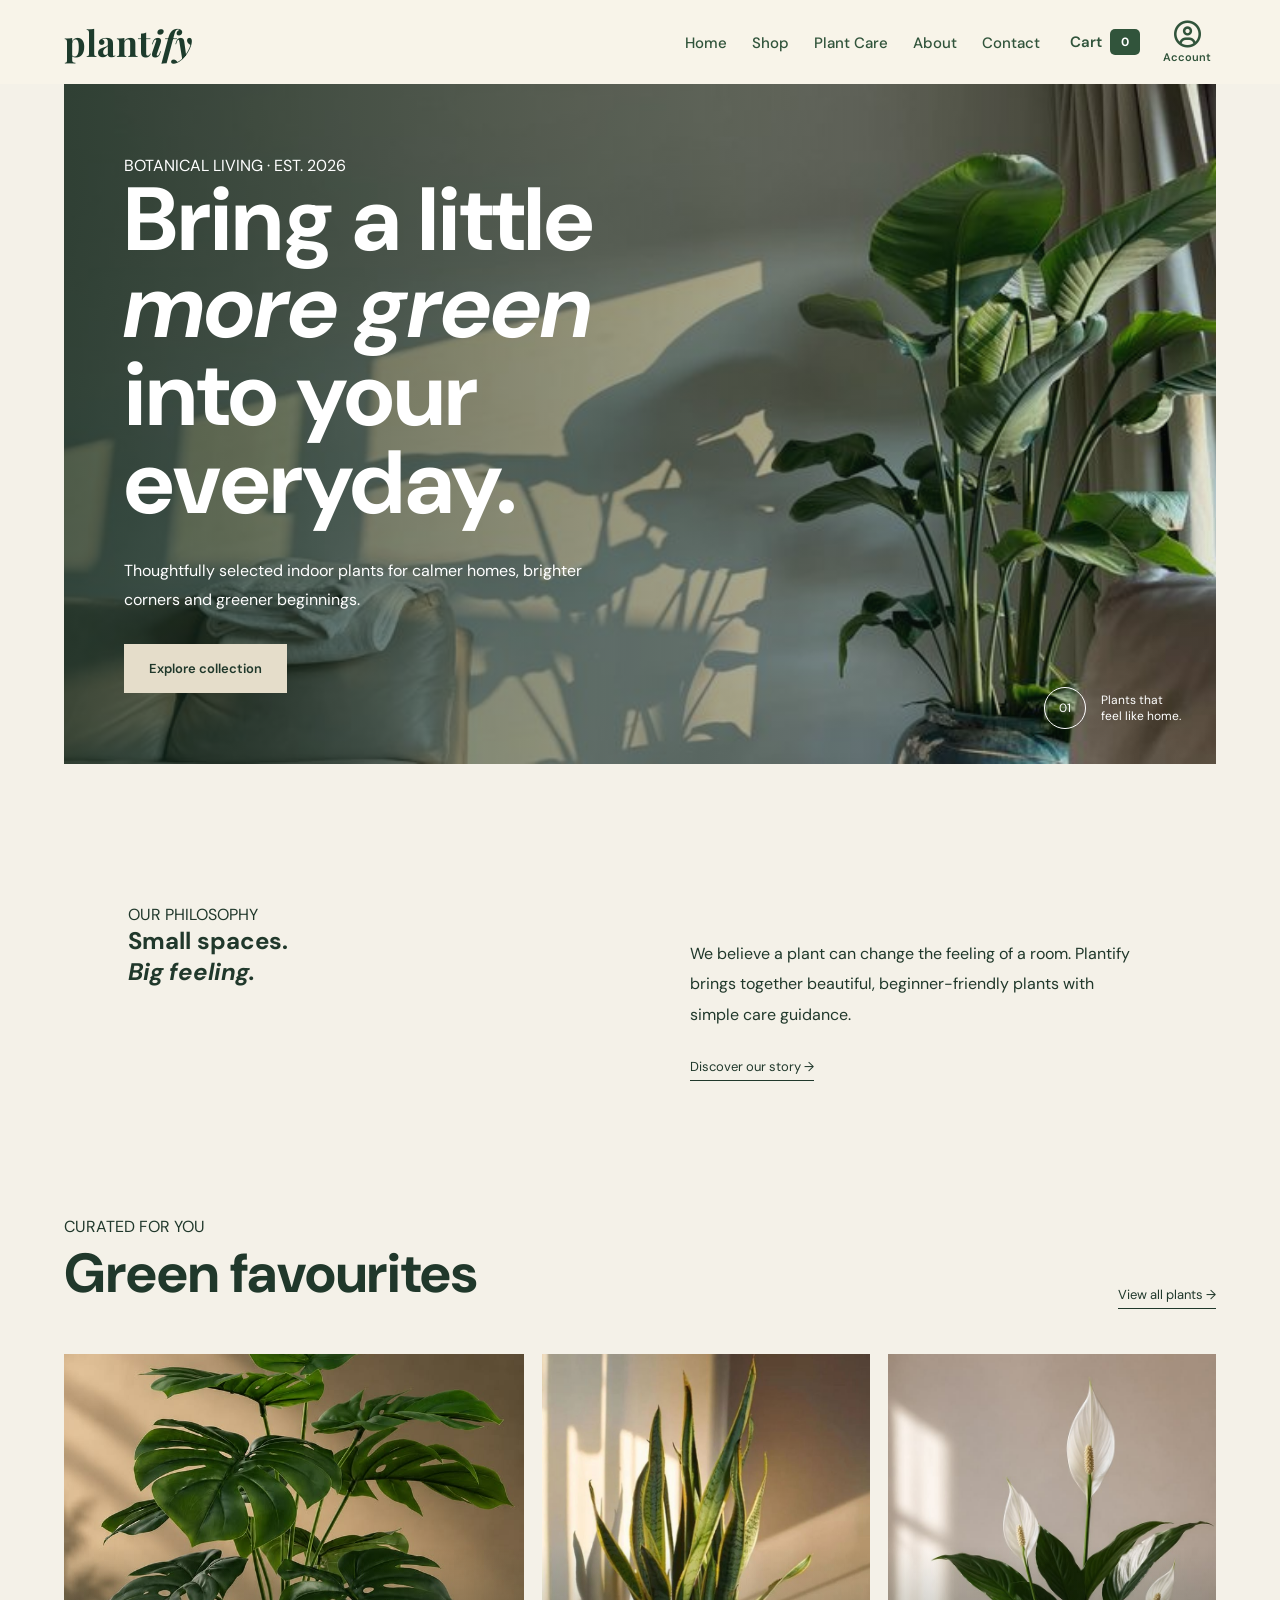
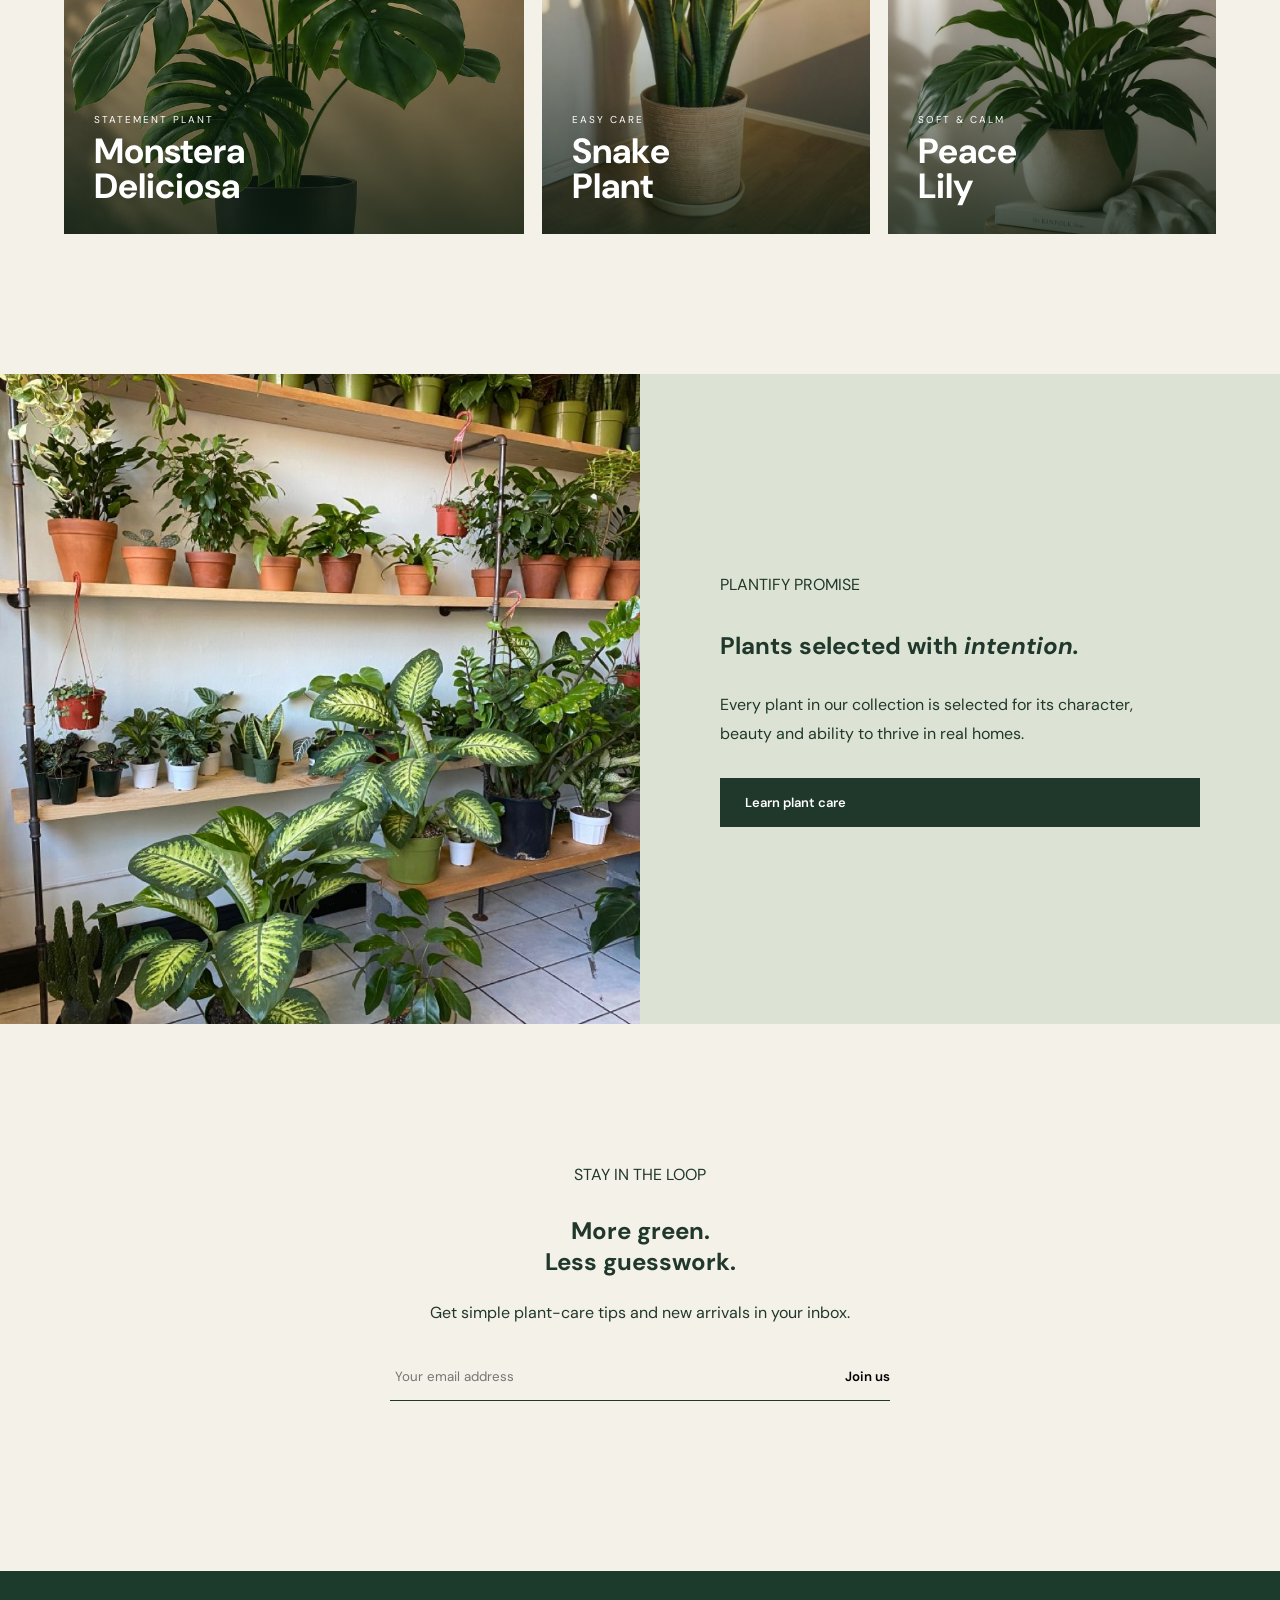
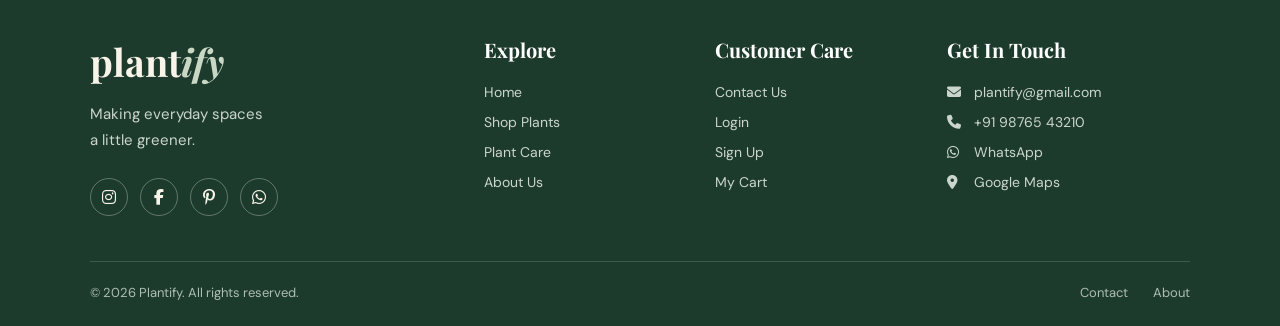
==== commit bbd249a2: "changes commited" ====
--- a/index.html
+++ b/index.html
@@ -1,23 +1,28 @@
-<!DOCTYPE html>
+<!doctype html>
 <html lang="en">
-
-<head>
-    <meta charset="UTF-8">
-    <meta name="viewport" content="width=device-width, initial-scale=1.0">
+  <head>
+    <meta charset="UTF-8" />
+    <meta name="viewport" content="width=device-width, initial-scale=1.0" />
 
     <title>Plantify | Bring Nature Home</title>
 
-    <link rel="preconnect" href="https://fonts.googleapis.com">
-    <link rel="preconnect" href="https://fonts.gstatic.com" crossorigin>
-
-    <link href="https://fonts.googleapis.com/css2?family=DM+Sans:wght@400;500;600&family=Playfair+Display:wght@500;600;700&display=swap" rel="stylesheet">
-    <link rel="stylesheet" href="https://cdnjs.cloudflare.com/ajax/libs/font-awesome/6.5.2/css/all.min.css">
-
-    <link rel="stylesheet" href="style.css">
-    <link rel="stylesheet" href="style.css">
-
-<style>
-    .nav-cart #cartCount {
+    <link rel="preconnect" href="https://fonts.googleapis.com" />
+    <link rel="preconnect" href="https://fonts.gstatic.com" crossorigin />
+
+    <link
+      href="https://fonts.googleapis.com/css2?family=DM+Sans:wght@400;500;600&family=Playfair+Display:wght@500;600;700&display=swap"
+      rel="stylesheet"
+    />
+    <link
+      rel="stylesheet"
+      href="https://cdnjs.cloudflare.com/ajax/libs/font-awesome/6.5.2/css/all.min.css"
+    />
+
+    <link rel="stylesheet" href="style.css" />
+    <link rel="stylesheet" href="style.css" />
+
+    <style>
+      .nav-cart #cartCount {
         width: 30px !important;
         height: 26px !important;
         /* min-width: 20px !important;
@@ -28,326 +33,260 @@
         border-radius: 5px;
         background: #31543b;
         color: white;
-    }
-</style>
-</head>
-
-<body>
-
+      }
+    </style>
+  </head>
+
+  <body>
     <header>
-        <nav class="navbar">
-
-            <a href="index.html" class="logo">
-                plant<span>ify</span>
-            </a>
-
-            <button class="menu-button" onclick="toggleMenu()">☰</button>
-
-            <ul class="nav-links" id="navLinks">
-                 <li><a href="index.html">Home</a></li>
-                 <li><a href="pages/shop.html">Shop</a></li>
-                 <li><a href="pages/care.html">Plant Care</a></li>
-                 <li><a href="pages/about.html">About</a></li>
-                 <li><a href="pages/contact.html">Contact</a></li>
-                 <li><a href="pages/login.html" id="loginLink">Login</a></li>
-                  <li>
-                    <a href="pages/account.html">My Account</a>
-                </li>
-           </ul>
-
-        <a href="./pages/cart.html" class="nav-cart">
-             Cart <span id="cartCount">0</span>
-        </a>
-
-            <span id="userName"></span>
-
-        <button
-            id="logoutButton"
-            onclick="logoutUser()"
-            style="display: none; background-color:  #31543b; border: none; color: white; padding: 4px; border-radius: 6px;"
-            >
-            Logout
+      <nav class="navbar">
+        <a href="index.html" class="logo"> plant<span>ify</span> </a>
+
+        <button class="menu-button" onclick="toggleMenu()">
+          <i class="fa-solid fa-bars"></i>
         </button>
 
-
-        </nav>
+        <ul class="nav-links" id="navLinks">
+          <li><a href="index.html">Home</a></li>
+          <li><a href="pages/shop.html">Shop</a></li>
+          <li><a href="pages/care.html">Plant Care</a></li>
+          <li><a href="pages/about.html">About</a></li>
+          <li><a href="pages/contact.html">Contact</a></li>
+        </ul>
+
+        <a href="pages/cart.html" class="nav-cart">
+          <span>Cart</span>
+
+          <b id="cartCount">0</b>
+        </a>
+
+        <div class="profile">
+          <a
+            href="./pages/account.html"
+            class="profile-button"
+            style="text-decoration: none"
+          >
+            <i class="fa-regular fa-circle-user"></i>
+            <span id="profileName">Account</span>
+          </a>
+
+          <div class="profile-menu" id="profileMenu">
+            <p id="profileUserName">Welcome</p>
+
+            <a href="pages/account.html"> My Account </a>
+
+            <a href="pages/login.html" id="profileLogin"> Login </a>
+
+            <button id="profileLogout" onclick="logoutUser()">Logout</button>
+          </div>
+        </div>
+      </nav>
     </header>
-
-
     <main>
-
-        <section class="hero">
-
-            <div class="hero-content">
-
-                <p class="eyebrow">BOTANICAL LIVING · EST. 2026</p>
-
-                <h1>
-                    Bring a little
-                    <em>more green</em>
-                    into your everyday.
-                </h1>
-
-                <p class="hero-text">
-                    Thoughtfully selected indoor plants for
-                    calmer homes, brighter corners and
-                    greener beginnings.
-                </p>
-
-                <a href="pages/shop.html" class="main-button">
-                    Explore collection
-                </a>
-
+      <section class="hero">
+        <div class="hero-content">
+          <p class="eyebrow">BOTANICAL LIVING · EST. 2026</p>
+
+          <h1>
+            Bring a little
+            <em>more green</em>
+            into your everyday.
+          </h1>
+
+          <p class="hero-text">
+            Thoughtfully selected indoor plants for calmer homes, brighter
+            corners and greener beginnings.
+          </p>
+
+          <a href="pages/shop.html" class="main-button"> Explore collection </a>
+        </div>
+
+        <div class="hero-note">
+          <span>01</span>
+          <p>Plants that<br />feel like home.</p>
+        </div>
+      </section>
+
+      <section class="intro-section">
+        <div>
+          <p class="eyebrow">OUR PHILOSOPHY</p>
+          <h2>Small spaces.<br /><em>Big feeling.</em></h2>
+        </div>
+
+        <div class="intro-text">
+          <p>
+            We believe a plant can change the feeling of a room. Plantify brings
+            together beautiful, beginner-friendly plants with simple care
+            guidance.
+          </p>
+
+          <a href="pages/about.html" class="text-link">
+            Discover our story →
+          </a>
+        </div>
+      </section>
+
+      <section class="featured-section">
+        <div class="section-heading">
+          <div>
+            <p class="eyebrow">CURATED FOR YOU</p>
+            <h2>Green favourites</h2>
+          </div>
+
+          <a href="pages/shop.html" class="text-link"> View all plants → </a>
+        </div>
+
+        <div class="featured-grid">
+          <a href="pages/shop.html" class="featured-card large-card">
+            <img src="assets/monsteraplant.jpg" alt="Monstera plant" />
+
+            <div class="image-overlay">
+              <p>STATEMENT PLANT</p>
+              <h3>Monstera<br />Deliciosa</h3>
             </div>
-
-            <div class="hero-note">
-                <span>01</span>
-                <p>Plants that<br>feel like home.</p>
+          </a>
+
+          <a href="pages/shop.html" class="featured-card">
+            <img src="assets/snake.jpg" alt="Snake plant" />
+
+            <div class="image-overlay">
+              <p>EASY CARE</p>
+              <h3>Snake<br />Plant</h3>
             </div>
-
-        </section>
-
-
-        <section class="intro-section">
-
-            <div>
-                <p class="eyebrow">OUR PHILOSOPHY</p>
-                <h2>Small spaces.<br><em>Big feeling.</em></h2>
+          </a>
+
+          <a href="pages/shop.html" class="featured-card">
+            <img src="assets/peace-lily.jpg" alt="Peace lily" />
+
+            <div class="image-overlay">
+              <p>SOFT & CALM</p>
+              <h3>Peace<br />Lily</h3>
             </div>
-
-            <div class="intro-text">
-                <p>
-                    We believe a plant can change the feeling
-                    of a room. Plantify brings together
-                    beautiful, beginner-friendly plants with
-                    simple care guidance.
-                </p>
-
-                <a href="pages/about.html" class="text-link">
-                    Discover our story →
-                </a>
-            </div>
-
-        </section>
-
-
-        <section class="featured-section">
-
-            <div class="section-heading">
-
-                <div>
-                    <p class="eyebrow">CURATED FOR YOU</p>
-                    <h2>Green favourites</h2>
-                </div>
-
-                <a href="pages/shop.html" class="text-link">
-                    View all plants →
-                </a>
-
-            </div>
-
-            <div class="featured-grid">
-
-                <a href="pages/shop.html" class="featured-card large-card">
-
-                    <img src="assets/monsteraplant.jpg" alt="Monstera plant">
-
-                    <div class="image-overlay">
-                        <p>STATEMENT PLANT</p>
-                        <h3>Monstera<br>Deliciosa</h3>
-                    </div>
-
-                </a>
-
-                <a href="pages/shop.html" class="featured-card">
-
-                    <img src="assets/snake.jpg" alt="Snake plant">
-
-                    <div class="image-overlay">
-                        <p>EASY CARE</p>
-                        <h3>Snake<br>Plant</h3>
-                    </div>
-
-                </a>
-
-                <a href="pages/shop.html" class="featured-card">
-
-                    <img src="assets/peace-lily.jpg" alt="Peace lily">
-
-                    <div class="image-overlay">
-                        <p>SOFT & CALM</p>
-                        <h3>Peace<br>Lily</h3>
-                    </div>
-
-                </a>
-
-            </div>
-
-        </section>
-
-
-        <section class="split-section">
-
-            <div class="split-image">
-                <img src="assets/plant-shop.jpg" alt="Plant shop">
-            </div>
-
-            <div class="split-content">
-
-                <p class="eyebrow">PLANTIFY PROMISE</p>
-
-                <h2>
-                    Plants selected
-                    with <em>intention.</em>
-                </h2>
-
-                <p>
-                    Every plant in our collection is selected
-                    for its character, beauty and ability to
-                    thrive in real homes.
-                </p>
-
-                <a href="pages/care.html" class="main-button dark-button">
-                    Learn plant care
-                </a>
-
-            </div>
-
-        </section>
-
-
-        <section class="newsletter">
-
-            <p class="eyebrow">STAY IN THE LOOP</p>
-
-            <h2>More green.<br>Less guesswork.</h2>
-
-            <p>
-                Get simple plant-care tips and new arrivals
-                in your inbox.
-            </p>
-
-            <form onsubmit="subscribeUser(event)">
-
-                <input
-                    type="email"
-                    id="newsletterEmail"
-                    placeholder="Your email address"
-                >
-
-                <button type="submit">Join us</button>
-
-            </form>
-
-            <p id="newsletterMessage"></p>
-
-        </section>
-
+          </a>
+        </div>
+      </section>
+
+      <section class="split-section">
+        <div class="split-image">
+          <img src="assets/plant-shop.jpg" alt="Plant shop" />
+        </div>
+
+        <div class="split-content">
+          <p class="eyebrow">PLANTIFY PROMISE</p>
+
+          <h2>Plants selected with <em>intention.</em></h2>
+
+          <p>
+            Every plant in our collection is selected for its character, beauty
+            and ability to thrive in real homes.
+          </p>
+
+          <a href="pages/care.html" class="main-button dark-button">
+            Learn plant care
+          </a>
+        </div>
+      </section>
+
+      <section class="newsletter">
+        <p class="eyebrow">STAY IN THE LOOP</p>
+
+        <h2>More green.<br />Less guesswork.</h2>
+
+        <p>Get simple plant-care tips and new arrivals in your inbox.</p>
+
+        <form onsubmit="subscribeUser(event)">
+          <input
+            type="email"
+            id="newsletterEmail"
+            placeholder="Your email address"
+          />
+
+          <button type="submit">Join us</button>
+        </form>
+
+        <p id="newsletterMessage"></p>
+      </section>
     </main>
 
     <footer>
-
-    <div class="footer-brand">
-
-        <a href="index.html" class="logo">
-            plant<span>ify</span>
-        </a>
+      <div class="footer-brand">
+        <a href="index.html" class="logo"> plant<span>ify</span> </a>
 
         <p>
-            Making everyday spaces<br>
-            a little greener.
+          Making everyday spaces<br />
+          a little greener.
         </p>
 
         <div class="footer-social">
-
-            <a href="https://www.instagram.com/" target="_blank">
-                <i class="fa-brands fa-instagram"></i>
-            </a>
-
-            <a href="https://www.facebook.com/" target="_blank">
-                <i class="fa-brands fa-facebook-f"></i>
-            </a>
-
-            <a href="https://www.pinterest.com/" target="_blank">
-                <i class="fa-brands fa-pinterest-p"></i>
-            </a>
-
-            <a href="https://wa.me/919876543210" target="_blank">
-                <i class="fa-brands fa-whatsapp"></i>
-            </a>
-
-        </div>
-
-    </div>
-
-
-    <div class="footer-column">
-
+          <a href="https://www.instagram.com/" target="_blank">
+            <i class="fa-brands fa-instagram"></i>
+          </a>
+
+          <a href="https://www.facebook.com/" target="_blank">
+            <i class="fa-brands fa-facebook-f"></i>
+          </a>
+
+          <a href="https://www.pinterest.com/" target="_blank">
+            <i class="fa-brands fa-pinterest-p"></i>
+          </a>
+
+          <a href="https://wa.me/919876543210" target="_blank">
+            <i class="fa-brands fa-whatsapp"></i>
+          </a>
+        </div>
+      </div>
+
+      <div class="footer-column">
         <h3>Explore</h3>
 
         <a href="index.html">Home</a>
         <a href="pages/shop.html">Shop Plants</a>
         <a href="pages/care.html">Plant Care</a>
         <a href="pages/about.html">About Us</a>
-
-    </div>
-
-
-    <div class="footer-column">
-
+      </div>
+
+      <div class="footer-column">
         <h3>Customer Care</h3>
 
         <a href="pages/contact.html">Contact Us</a>
         <a href="pages/login.html">Login</a>
         <a href="pages/signup.html">Sign Up</a>
         <a href="pages/cart.html">My Cart</a>
-
-    </div>
-
-
-    <div class="footer-column">
-
+      </div>
+
+      <div class="footer-column">
         <h3>Get In Touch</h3>
 
         <a href="mailto:plantify@gmail.com">
-            <i class="fa-solid fa-envelope"></i>
-            plantify@gmail.com
+          <i class="fa-solid fa-envelope"></i>
+          plantify@gmail.com
         </a>
 
         <a href="tel:+919876543210">
-            <i class="fa-solid fa-phone"></i>
-            +91 98765 43210
+          <i class="fa-solid fa-phone"></i>
+          +91 98765 43210
         </a>
 
         <a href="https://wa.me/919876543210" target="_blank">
-            <i class="fa-brands fa-whatsapp"></i>
-            WhatsApp
+          <i class="fa-brands fa-whatsapp"></i>
+          WhatsApp
         </a>
 
         <a href="https://www.google.com/maps" target="_blank">
-            <i class="fa-solid fa-location-dot"></i>
-            Google Maps
-        </a>
-
-    </div>
-
-
-    <div class="footer-bottom">
-
-        <p>
-            © 2026 Plantify. All rights reserved.
-        </p>
+          <i class="fa-solid fa-location-dot"></i>
+          Google Maps
+        </a>
+      </div>
+
+      <div class="footer-bottom">
+        <p>© 2026 Plantify. All rights reserved.</p>
 
         <div>
-            <a href="pages/contact.html">Contact</a>
-            <a href="pages/about.html">About</a>
-        </div>
-
-    </div>
-
-</footer>
+          <a href="pages/contact.html">Contact</a>
+          <a href="pages/about.html">About</a>
+        </div>
+      </div>
+    </footer>
     <script src="script.js"></script>
-
-</body>
-
-</html>+  </body>
+</html>
--- a/style.css
+++ b/style.css
@@ -1,1051 +1,1363 @@
 * {
-    margin: 0;
-    padding: 0;
-    box-sizing: border-box;
+  margin: 0;
+  padding: 0;
+  box-sizing: border-box;
 }
 html {
-    scroll-behavior: smooth;
+  scroll-behavior: smooth;
 }
 body {
-    font-family: "DM Sans", sans-serif;
-    background: #f4f1e8;
-    color: #20382b;
+  font-family: "DM Sans", sans-serif;
+  background: #f4f1e8;
+  color: #20382b;
 }
 img {
-    display: block;
-    width: 100%;
+  display: block;
+  width: 100%;
 }
 
 a {
-    color: inherit;
+  color: inherit;
 }
 
 button,
 input,
 textarea {
-    font-family: inherit;
-}
-/* Navbar */
+  font-family: inherit;
+}
+/* ================= NAVBAR ================= */
+
+header {
+  position: relative;
+  z-index: 1000;
+}
 
 .navbar {
-    width: 90%;
-    max-width: 1250px;
-    margin: auto;
-    height: 85px;
-
+  position: relative;
+
+  width: 100%;
+  box-sizing: border-box;
+
+  display: flex;
+  align-items: center;
+
+  padding: 18px 5%;
+
+  background: #f8f4e9;
+}
+
+/* LOGO */
+
+.logo {
+  color: #1d3b2c;
+
+  text-decoration: none;
+
+  font-family: "Playfair Display", serif;
+  font-size: 36px;
+  font-weight: 700;
+
+  white-space: nowrap;
+}
+
+.logo span {
+  font-style: italic;
+}
+
+/* MENU */
+
+.nav-links {
+  display: flex;
+  align-items: center;
+
+  gap: 25px;
+
+  margin-left: auto;
+  margin-right: 30px;
+
+  padding: 0;
+
+  list-style: none;
+}
+
+.nav-links a {
+  color: #31543b;
+
+  text-decoration: none;
+
+  font-family: "DM Sans", sans-serif;
+  font-size: 15px;
+  font-weight: 500;
+}
+
+.nav-links a:hover {
+  color: #8a6240;
+}
+
+/* CART */
+
+.nav-cart {
+  display: flex;
+  align-items: center;
+
+  gap: 8px;
+
+  color: #31543b;
+
+  text-decoration: none;
+
+  font-family: "DM Sans", sans-serif;
+  font-size: 15px;
+  font-weight: 600;
+
+  white-space: nowrap;
+}
+
+.nav-cart b {
+  width: 26px;
+  height: 26px;
+
+  display: flex;
+  justify-content: center;
+  align-items: center;
+
+  background: #31543b;
+  color: white;
+
+  border-radius: 7px;
+
+  font-size: 12px;
+}
+
+/* PROFILE */
+
+.profile {
+  position: relative;
+
+  margin-left: 18px;
+}
+
+.profile-button {
+  display: flex;
+  flex-direction: column;
+  align-items: center;
+
+  gap: 2px;
+
+  border: none;
+  background: transparent;
+
+  color: #31543b;
+
+  cursor: pointer;
+
+  padding: 2px 5px;
+}
+
+.profile-button i {
+  font-size: 27px;
+}
+
+.profile-button span {
+  font-family: "DM Sans", sans-serif;
+
+  font-size: 11px;
+  font-weight: 600;
+
+  max-width: 75px;
+
+  overflow: hidden;
+  text-overflow: ellipsis;
+  white-space: nowrap;
+}
+
+/* PROFILE DROPDOWN */
+
+.profile-menu {
+  display: none;
+
+  position: absolute;
+
+  top: calc(100% + 12px);
+  right: 0;
+
+  width: 180px;
+
+  padding: 15px;
+
+  background: #f8f4e9;
+
+  border-radius: 10px;
+
+  box-shadow: 0 8px 25px rgba(0, 0, 0, 0.12);
+
+  z-index: 2000;
+}
+
+.profile-menu.active {
+  display: block;
+}
+
+.profile-menu p {
+  margin: 0 0 12px;
+
+  color: #31543b;
+
+  font-family: "DM Sans", sans-serif;
+  font-size: 14px;
+  font-weight: 600;
+}
+
+.profile-menu a,
+.profile-menu button {
+  display: block;
+
+  width: 100%;
+
+  padding: 9px 5px;
+
+  border: none;
+  background: transparent;
+
+  color: #31543b;
+
+  text-align: left;
+
+  text-decoration: none;
+
+  font-family: "DM Sans", sans-serif;
+  font-size: 14px;
+
+  cursor: pointer;
+}
+
+.profile-menu a:hover,
+.profile-menu button:hover {
+  color: #8a6240;
+}
+
+/* HAMBURGER */
+
+.menu-button {
+  display: none;
+
+  border: none;
+  background: transparent;
+
+  color: #31543b;
+
+  cursor: pointer;
+
+  font-size: 22px;
+}
+
+/* ================= MOBILE ================= */
+
+@media (max-width: 900px) {
+  .navbar {
+    padding: 12px 18px;
+
+    gap: 12px;
+  }
+
+  .logo {
+    font-size: 30px;
+  }
+
+  .menu-button {
     display: flex;
-    align-items: center;
-    justify-content: space-between;
-}
-
-.logo {
-    text-decoration: none;
-    font-family: "Playfair Display", serif;
-    font-size: 40px;
-    font-weight: 700;
-}
-
-.logo span {
-    font-style: italic;
-    font-weight: 500;
-}
-
-.nav-links {
-    display: flex;
-    gap: 35px;
-    list-style: none;
-}
-
-.nav-links a {
-    text-decoration: none;
-    font-size: 18px;
-}
-
-.nav-links a:hover {
-    opacity: 0.55;
-}
-
-.nav-cart {
-    text-decoration: none;
-    font-size: 18px;
-}
-
-.nav-cart span {
-    background: #20382b;
-    color: white;
-    padding: 5px 8px;
-    margin-left: 4px;
-}
-#cartCount {
-    width: 32px;
-    height: 32px;
-}
-.menu-button {
-    display: none;
-    border: none;
-    background: none;
-    font-size: 25px;
-}
-
-/* Common */
-
-.eyebrow {
-    font-size: 11px;
-    letter-spacing: 3px;
-    font-weight: 600;
-    margin-bottom: 18px;
-}
-
-h1,
-h2,
-h3 {
-    font-family: "Playfair Display", serif;
-    font-weight: 600;
-}
-
-h2 {
-    font-size: clamp(40px, 5vw, 68px);
-    line-height: 1.05;
-}
-
-em {
-    font-weight: 400;
-}
-
-/* Hero */
-
-.hero {
-    width: 90%;
-    max-width: 1250px;
-    min-height: 680px;
-    margin: auto;
-
-    position: relative;
-
-    background:
-        linear-gradient(
-            90deg,
-            rgba(20, 44, 31, 0.75),
-            rgba(20, 44, 31, 0.12)
-        ),
-        url("assets/plantifyheroimg.jpg");
-
-    background-size: cover;
-    background-position: bottom;
-    color: white;
-    display: flex;
-    align-items: center;
-}
-
-.hero-content {
-    max-width: 650px;
-    padding: 60px;
-}
-
-.hero h1 {
-    font-size: clamp(50px, 7vw, 92px);
-    line-height: 0.98;
-    margin-bottom: 30px;
-}
-
-.hero h1 em {
-    display: block;
-}
-
-.hero-text {
-    max-width: 470px;
-    line-height: 1.8;
-    margin-bottom: 30px;
-}
-
-.main-button {
-    display: inline-block;
-    text-decoration: none;
-    background: #e5ddca;
-    color: #20382b;
-    padding: 16px 25px;
-    font-size: 13px;
-    font-weight: 600;
-}
-
-.dark-button {
-    background: #20382b;
-    color: white;
-}
-
-.hero-note {
-    position: absolute;
-    right: 35px;
-    bottom: 35px;
-
-    display: flex;
-    gap: 15px;
-    align-items: center;
-
-    font-size: 12px;
-}
-
-.hero-note span {
-    border: 1px solid white;
-    border-radius: 50%;
-    width: 42px;
-    height: 42px;
-
-    display: flex;
+
     align-items: center;
     justify-content: center;
+
+    width: 34px;
+    height: 34px;
+
+    margin-left: auto;
+
+    order: 2;
+  }
+
+  .nav-cart {
+    order: 3;
+
+    gap: 6px;
+
+    font-size: 14px;
+  }
+
+  .nav-cart b {
+    width: 24px;
+    height: 24px;
+
+    border-radius: 6px;
+
+    font-size: 11px;
+  }
+
+  .profile {
+    order: 4;
+
+    margin-left: 2px;
+  }
+
+  .profile-button i {
+    font-size: 24px;
+  }
+
+  .profile-button span {
+    font-size: 9px;
+  }
+
+  /* MOBILE MENU */
+
+  .nav-links {
+    display: none;
+
+    position: absolute;
+
+    top: 100%;
+    left: 0;
+    right: 0;
+
+    margin: 0;
+
+    padding: 10px 20px;
+
+    background: #f8f4e9;
+
+    flex-direction: column;
+    align-items: flex-start;
+
+    gap: 0;
+
+    box-shadow: 0 10px 25px rgba(0, 0, 0, 0.1);
+
+    z-index: 1500;
+  }
+
+  .nav-links.active {
+    display: flex;
+  }
+
+  .nav-links li {
+    width: 100%;
+  }
+
+  .nav-links a {
+    display: block;
+
+    width: 100%;
+
+    padding: 12px 5px;
+
+    font-size: 15px;
+  }
+
+  /* PROFILE DROPDOWN */
+
+  .profile-menu {
+    right: 0;
+
+    width: 170px;
+  }
+}
+
+/* Hero */
+
+.hero {
+  width: 90%;
+  max-width: 1250px;
+  min-height: 680px;
+  margin: auto;
+
+  position: relative;
+
+  background:
+    linear-gradient(90deg, rgba(20, 44, 31, 0.75), rgba(20, 44, 31, 0.12)),
+    url("assets/plantifyheroimg.jpg");
+
+  background-size: cover;
+  background-position: bottom;
+  color: white;
+  display: flex;
+  align-items: center;
+}
+
+.hero-content {
+  max-width: 650px;
+  padding: 60px;
+}
+
+.hero h1 {
+  font-size: clamp(50px, 7vw, 92px);
+  line-height: 0.98;
+  margin-bottom: 30px;
+}
+
+.hero h1 em {
+  display: block;
+}
+
+.hero-text {
+  max-width: 470px;
+  line-height: 1.8;
+  margin-bottom: 30px;
+}
+
+.main-button {
+  display: inline-block;
+  text-decoration: none;
+  background: #e5ddca;
+  color: #20382b;
+  padding: 16px 25px;
+  font-size: 13px;
+  font-weight: 600;
+}
+
+.dark-button {
+  background: #20382b;
+  color: white;
+}
+
+.hero-note {
+  position: absolute;
+  right: 35px;
+  bottom: 35px;
+
+  display: flex;
+  gap: 15px;
+  align-items: center;
+
+  font-size: 12px;
+}
+
+.hero-note span {
+  border: 1px solid white;
+  border-radius: 50%;
+  width: 42px;
+  height: 42px;
+
+  display: flex;
+  align-items: center;
+  justify-content: center;
 }
 /* Intro */
 
 .intro-section {
-    width: 80%;
-    max-width: 1100px;
-    margin: auto;
-    padding: 140px 0;
-
-    display: grid;
-    grid-template-columns: 1fr 1fr;
-    gap: 100px;
+  width: 80%;
+  max-width: 1100px;
+  margin: auto;
+  padding: 140px 0;
+
+  display: grid;
+  grid-template-columns: 1fr 1fr;
+  gap: 100px;
 }
 
 .intro-text {
-    padding-top: 35px;
+  padding-top: 35px;
 }
 
 .intro-text p {
-    max-width: 450px;
-    line-height: 1.9;
-    margin-bottom: 25px;
+  max-width: 450px;
+  line-height: 1.9;
+  margin-bottom: 25px;
 }
 
 .text-link {
-    text-decoration: none;
-    font-size: 13px;
-    border-bottom: 1px solid #20382b;
-    padding-bottom: 5px;
+  text-decoration: none;
+  font-size: 13px;
+  border-bottom: 1px solid #20382b;
+  padding-bottom: 5px;
 }
 
 /* Featured */
 
 .featured-section {
-    width: 90%;
-    max-width: 1250px;
-    margin: auto;
-    padding-bottom: 140px;
+  width: 90%;
+  max-width: 1250px;
+  margin: auto;
+  padding-bottom: 140px;
 }
 
 .section-heading {
-    display: flex;
-    justify-content: space-between;
-    align-items: end;
-    margin-bottom: 45px;
+  display: flex;
+  justify-content: space-between;
+  align-items: end;
+  margin-bottom: 45px;
 }
 
 .section-heading h2 {
-    font-size: 55px;
+  font-size: 55px;
 }
 
 .featured-grid {
-    display: grid;
-    grid-template-columns: 1.4fr 1fr 1fr;
-    gap: 18px;
+  display: grid;
+  grid-template-columns: 1.4fr 1fr 1fr;
+  gap: 18px;
 }
 
 .featured-card {
-    height: 480px;
-    position: relative;
-    overflow: hidden;
-    text-decoration: none;
+  height: 480px;
+  position: relative;
+  overflow: hidden;
+  text-decoration: none;
 }
 
 .featured-card img {
-    height: 100%;
-    object-fit: cover;
-    transition: transform 0.5s;
+  height: 100%;
+  object-fit: cover;
+  transition: transform 0.5s;
 }
 
 .featured-card:hover img {
-    transform: scale(1.05);
+  transform: scale(1.05);
 }
 
 .image-overlay {
-    position: absolute;
-    inset: 0;
-
-    padding: 30px;
-
-    display: flex;
-    flex-direction: column;
-    justify-content: end;
-
-    color: white;
-
-    background: linear-gradient(
-        transparent 40%,
-        rgba(10, 30, 18, 0.75)
-    );
+  position: absolute;
+  inset: 0;
+
+  padding: 30px;
+
+  display: flex;
+  flex-direction: column;
+  justify-content: end;
+
+  color: white;
+
+  background: linear-gradient(transparent 40%, rgba(10, 30, 18, 0.75));
 }
 .image-overlay p {
-    font-size: 10px;
-    letter-spacing: 2px;
+  font-size: 10px;
+  letter-spacing: 2px;
 }
 
 .image-overlay h3 {
-    font-size: 35px;
-    line-height: 1;
-    margin-top: 8px;
+  font-size: 35px;
+  line-height: 1;
+  margin-top: 8px;
 }
 
 /* Split */
 
 .split-section {
-    display: grid;
-    grid-template-columns: 1fr 1fr;
-    background: #dce3d4;
+  display: grid;
+  grid-template-columns: 1fr 1fr;
+  background: #dce3d4;
 }
 
 .split-image {
-    height: 650px;
+  height: 650px;
 }
 
 .split-image img {
-    height: 100%;
-    object-fit: cover;
+  height: 100%;
+  object-fit: cover;
 }
 
 .split-content {
-    padding: 80px;
-    display: flex;
-    justify-content: center;
-    flex-direction: column;
+  padding: 80px;
+  display: flex;
+  justify-content: center;
+  flex-direction: column;
 }
 
 .split-content h2 {
-    max-width: 550px;
-    margin-bottom: 30px;
+  max-width: 550px;
+  margin-bottom: 30px;
 }
 
 .split-content > p {
-    max-width: 450px;
-    line-height: 1.8;
-    margin-bottom: 30px;
+  max-width: 450px;
+  line-height: 1.8;
+  margin-bottom: 30px;
 }
 /* Newsletter */
 
 .newsletter {
-    text-align: center;
-    padding: 140px 20px;
+  text-align: center;
+  padding: 140px 20px;
 }
 
 .newsletter h2 {
-    margin-bottom: 25px;
+  margin-bottom: 25px;
 }
 
 .newsletter > p {
-    margin-bottom: 30px;
+  margin-bottom: 30px;
 }
 
 .newsletter form {
-    max-width: 500px;
-    margin: auto;
-
-    display: flex;
-    border-bottom: 1px solid #20382b;
+  max-width: 500px;
+  margin: auto;
+
+  display: flex;
+  border-bottom: 1px solid #20382b;
 }
 
 .newsletter input {
-    flex: 1;
-    padding: 15px 5px;
-    background: transparent;
-    border: none;
-    outline: none;
+  flex: 1;
+  padding: 15px 5px;
+  background: transparent;
+  border: none;
+  outline: none;
 }
 
 .newsletter button {
-    border: none;
-    background: transparent;
-    font-weight: 600;
-    cursor: pointer;
+  border: none;
+  background: transparent;
+  font-weight: 600;
+  cursor: pointer;
 }
 
 #newsletterMessage {
-    margin-top: 15px;
+  margin-top: 15px;
 }
 
 /* ================= FOOTER ================= */
 
 footer {
-    background: #1d3b2c;
-    color: #f8f4e9;
-
-    padding: 65px 7% 25px;
-
-    display: grid;
-    grid-template-columns: 2fr 1fr 1fr 1.5fr;
-
-    column-gap: 70px;
-    row-gap: 45px;
-}
-
+  background: #1d3b2c;
+  color: #f8f4e9;
+
+  padding: 65px 7% 25px;
+
+  display: grid;
+  grid-template-columns: 2fr 1fr 1fr 1.5fr;
+
+  column-gap: 70px;
+  row-gap: 45px;
+}
 
 /* Brand */
 
 .footer-brand .logo {
-    color: #f8f4e9;
-    text-decoration: none;
-
-    font-family: "Playfair Display", serif;
-    font-size: 38px;
-    font-weight: 700;
+  color: #f8f4e9;
+  text-decoration: none;
+
+  font-family: "Playfair Display", serif;
+  font-size: 38px;
+  font-weight: 700;
 }
 
 .footer-brand .logo span {
-    color: #c9d8c5;
+  color: #c9d8c5;
 }
 
 .footer-brand p {
-    margin-top: 15px;
-
-    color: #cbd5ce;
-
-    line-height: 1.7;
-    font-size: 15px;
-}
-
+  margin-top: 15px;
+
+  color: #cbd5ce;
+
+  line-height: 1.7;
+  font-size: 15px;
+}
 
 /* Social icons */
 
 .footer-social {
-    display: flex;
-    gap: 12px;
-
-    margin-top: 25px;
+  display: flex;
+  gap: 12px;
+
+  margin-top: 25px;
 }
 
 .footer-social a {
-    width: 38px;
-    height: 38px;
-
-    display: flex;
-    justify-content: center;
-    align-items: center;
-
-    border: 1px solid rgba(255,255,255,0.3);
-    border-radius: 50%;
-
-    color: #f8f4e9;
-    text-decoration: none;
-
-    transition: 0.3s;
+  width: 38px;
+  height: 38px;
+
+  display: flex;
+  justify-content: center;
+  align-items: center;
+
+  border: 1px solid rgba(255, 255, 255, 0.3);
+  border-radius: 50%;
+
+  color: #f8f4e9;
+  text-decoration: none;
+
+  transition: 0.3s;
 }
 
 .footer-social a:hover {
-    background: #f8f4e9;
-    color: #1d3b2c;
-
-    transform: translateY(-3px);
-}
-
+  background: #f8f4e9;
+  color: #1d3b2c;
+
+  transform: translateY(-3px);
+}
 
 /* Footer columns */
 
 .footer-column {
-    display: flex;
-    flex-direction: column;
-
-    gap: 12px;
+  display: flex;
+  flex-direction: column;
+
+  gap: 12px;
 }
 
 .footer-column h3 {
-    margin-bottom: 8px;
-
-    color: #ffffff;
-
-    font-family: "Playfair Display", serif;
-    font-size: 20px;
+  margin-bottom: 8px;
+
+  color: #ffffff;
+
+  font-family: "Playfair Display", serif;
+  font-size: 20px;
 }
 
 .footer-column a {
-    display: flex;
-    align-items: center;
-
-    gap: 10px;
-
-    color: #cbd5ce;
-
-    text-decoration: none;
-
-    font-size: 14px;
-
-    transition: 0.3s;
+  display: flex;
+  align-items: center;
+
+  gap: 10px;
+
+  color: #cbd5ce;
+
+  text-decoration: none;
+
+  font-size: 14px;
+
+  transition: 0.3s;
 }
 
 .footer-column a:hover {
-    color: #ffffff;
-
-    transform: translateX(3px);
+  color: #ffffff;
+
+  transform: translateX(3px);
 }
 
 .footer-column a i {
-    width: 17px;
-    font-size: 14px;
-}
-
+  width: 17px;
+  font-size: 14px;
+}
 
 /* Bottom */
 
 .footer-bottom {
+  grid-column: 1 / -1;
+
+  border-top: 1px solid rgba(255, 255, 255, 0.15);
+
+  padding-top: 22px;
+
+  display: flex;
+  justify-content: space-between;
+  align-items: center;
+}
+
+.footer-bottom p {
+  margin: 0;
+
+  color: #aebdb4;
+
+  font-size: 13px;
+}
+
+.footer-bottom div {
+  display: flex;
+  gap: 25px;
+}
+
+.footer-bottom a {
+  color: #aebdb4;
+
+  text-decoration: none;
+
+  font-size: 13px;
+}
+
+.footer-bottom a:hover {
+  color: white;
+}
+
+/* ================= RESPONSIVE ================= */
+
+@media (max-width: 900px) {
+  footer {
+    grid-template-columns: 1.5fr 1fr 1fr;
+
+    column-gap: 35px;
+  }
+
+  .footer-brand {
     grid-column: 1 / -1;
-
-    border-top: 1px solid rgba(255,255,255,0.15);
-
-    padding-top: 22px;
-
-    display: flex;
-    justify-content: space-between;
-    align-items: center;
-}
-
-.footer-bottom p {
-    margin: 0;
-
-    color: #aebdb4;
-
-    font-size: 13px;
-}
-
-.footer-bottom div {
-    display: flex;
-    gap: 25px;
-}
-
-.footer-bottom a {
-    color: #aebdb4;
-
-    text-decoration: none;
-
-    font-size: 13px;
-}
-
-.footer-bottom a:hover {
-    color: white;
-}
-
-
-/* ================= RESPONSIVE ================= */
-
-@media (max-width: 900px) {
+  }
+}
+/* ================= MOBILE FOOTER ================= */
+
+@media (max-width: 600px) {
 
     footer {
-        grid-template-columns: 1.5fr 1fr 1fr;
-
-        column-gap: 35px;
-    }
+        display: block;
+        padding: 38px 22px 20px;
+    }
+
+    /* Brand */
 
     .footer-brand {
-        grid-column: 1 / -1;
-    }
-}
-
-
-@media (max-width: 600px) {
+        display: flex;
+        flex-wrap: wrap;
+        align-items: center;
+    }
+
+    .footer-brand .logo {
+        font-size: 30px;
+    }
+
+    .footer-brand p {
+        width: 100%;
+        margin: 8px 0 12px;
+        font-size: 13px;
+        line-height: 1.5;
+    }
+
+
+    /* Social icons */
+
+    .footer-social {
+        margin-top: 0;
+        gap: 9px;
+    }
+
+    .footer-social a {
+        width: 32px;
+        height: 32px;
+        font-size: 13px;
+    }
+
+
+    /* Footer sections */
+
+    .footer-column {
+        display: block;
+        margin-top: 25px;
+    }
+
+    .footer-column h3 {
+        margin-bottom: 8px;
+        font-size: 17px;
+    }
+
+    .footer-column a {
+        display: inline-flex;
+        width: auto;
+
+        margin-right: 10px;
+        margin-bottom: 5px;
+
+        font-size: 13px;
+        line-height: 1.5;
+    }
+
+    .footer-column a i {
+        width: auto;
+    }
+
+
+    /* Bottom */
+
+    .footer-bottom {
+        display: flex;
+        flex-direction: row;
+        justify-content: space-between;
+        align-items: center;
+
+        gap: 10px;
+
+        margin-top: 25px;
+        padding-top: 16px;
+    }
+
+    .footer-bottom p {
+        font-size: 11px;
+    }
+
+    .footer-bottom div {
+        display: flex;
+        gap: 10px;
+    }
+
+    .footer-bottom a {
+        font-size: 11px;
+    }
+
+}
+
+
+/* Very small screens */
+
+@media (max-width: 400px) {
 
     footer {
-        grid-template-columns: 1fr 1fr;
-
-        padding: 50px 25px 25px;
-
-        column-gap: 25px;
-        row-gap: 35px;
-    }
-
-    .footer-brand {
-        grid-column: 1 / -1;
-    }
-
-    .footer-bottom {
-        flex-direction: column;
-
-        align-items: flex-start;
-
-        gap: 15px;
-    }
-
-    .footer-bottom div {
-        gap: 18px;
-    }
-}
-
-
-@media (max-width: 420px) {
-
-    footer {
-        grid-template-columns: 1fr;
-    }
-
-    .footer-brand {
-        grid-column: auto;
+        padding: 35px 18px 18px;
+    }
+
+    .footer-brand .logo {
+        font-size: 28px;
+    }
+
+    .footer-column {
+        margin-top: 22px;
+    }
+
+    .footer-column a {
+        font-size: 12px;
+        margin-right: 7px;
     }
 
     .footer-bottom {
         align-items: flex-start;
+        flex-direction: column;
     }
 
 }
 /* Inner Pages */
 
 .page-hero {
-    min-height: 430px;
-    width: 90%;
-    max-width: 1250px;
-    margin: auto;
-
-    display: flex;
-    align-items: end;
-
-    padding: 60px;
-
-    color: white;
-
-    background-size: cover;
-    background-position: center;
+  min-height: 430px;
+  width: 90%;
+  max-width: 1250px;
+  margin: auto;
+
+  display: flex;
+  align-items: end;
+
+  padding: 60px;
+
+  color: white;
+
+  background-size: cover;
+  background-position: center;
 }
 
 .page-hero h1 {
-    font-size: clamp(55px, 8vw, 100px);
-    line-height: 0.9;
+  font-size: clamp(55px, 8vw, 100px);
+  line-height: 0.9;
 }
 
 .shop-hero {
-    background:
-        linear-gradient(rgba(20, 44, 31, 0.35), rgba(20, 44, 31, 0.35)),
-        url("assets/shop.jpg") ;
-    background-repeat: no-repeat;
-    background-size: cover;
-    background-position: center;
+  background:
+    linear-gradient(rgba(20, 44, 31, 0.35), rgba(20, 44, 31, 0.35)),
+    url("assets/shop.jpg");
+  background-repeat: no-repeat;
+  background-size: cover;
+  background-position: center;
 }
 
 .care-hero {
-    background:
-        linear-gradient(rgba(20, 44, 31, 0.35), rgba(20, 44, 31, 0.35)),
-        url("assets/plant-care.jpg");
-         background-repeat: no-repeat;
-        background-position: bottom;
-        background-size: cover;
+  background:
+    linear-gradient(rgba(20, 44, 31, 0.35), rgba(20, 44, 31, 0.35)),
+    url("assets/plant-care.jpg");
+  background-repeat: no-repeat;
+  background-position: bottom;
+  background-size: cover;
 }
 
 .about-hero {
-    background:
-        linear-gradient(rgba(20, 44, 31, 0.35), rgba(20, 44, 31, 0.35)),
-        url("assets/./about.jpg");
-        background-repeat: no-repeat;
-        background-position: center;
-        background-size: cover;
+  background:
+    linear-gradient(rgba(20, 44, 31, 0.35), rgba(20, 44, 31, 0.35)),
+    url("assets/./about.jpg");
+  background-repeat: no-repeat;
+  background-position: center;
+  background-size: cover;
 }
 .contact-hero {
-    background:
-        linear-gradient(rgba(20, 44, 31, 0.35), rgba(20, 44, 31, 0.35)),
-        url("assets/./indoors.jpg");
-         background-repeat: no-repeat;
-        background-position: bottom;
-        background-size: cover;
+  background:
+    linear-gradient(rgba(20, 44, 31, 0.35), rgba(20, 44, 31, 0.35)),
+    url("assets/./indoors.jpg");
+  background-repeat: no-repeat;
+  background-position: bottom;
+  background-size: cover;
 }
 
 /* Shop */
 
 .shop-page {
-    width: 90%;
-    max-width: 1250px;
-    margin: auto;
-    padding: 100px 0;
+  width: 90%;
+  max-width: 1250px;
+  margin: auto;
+  padding: 100px 0;
 }
 .nav-cart #cartCount {
-        width: 30px !important;
-        height: 26px !important;
-        display: inline-flex !important;
-        justify-content: center;
-        align-items: center;
-        border-radius: 5px;
-        background: #31543b;
-        color: white;
+  width: 30px !important;
+  height: 26px !important;
+  display: inline-flex !important;
+  justify-content: center;
+  align-items: center;
+  border-radius: 5px;
+  background: #31543b;
+  color: white;
 }
 .shop-controls {
-    display: flex;
-    justify-content: space-between;
-    gap: 20px;
-    margin-bottom: 40px;
+  display: flex;
+  justify-content: space-between;
+  gap: 20px;
+  margin-bottom: 40px;
 }
 
 .shop-controls input,
 .shop-controls select {
-    padding: 14px;
-    border: 1px solid #b9c0b5;
-    background: transparent;
-    outline: none;
+  padding: 14px;
+  border: 1px solid #b9c0b5;
+  background: transparent;
+  outline: none;
 }
 
 .shop-controls input {
-    width: 350px;
+  width: 350px;
 }
 
 .product-grid {
-    display: grid;
-    grid-template-columns: repeat(3, 1fr);
-    gap: 25px;
+  display: grid;
+  grid-template-columns: repeat(3, 1fr);
+  gap: 25px;
 }
 
 .product-card {
-    background: #ebe8dd;
+  background: #ebe8dd;
 }
 
 .product-card img {
-    height: 380px;
-    object-fit: cover;
+  height: 380px;
+  object-fit: cover;
 }
 
 .product-info {
-    padding: 22px;
+  padding: 22px;
 }
 
 .product-info h3 {
-    font-size: 25px;
-    margin-bottom: 7px;
+  font-size: 25px;
+  margin-bottom: 7px;
 }
 
 .product-info p {
-    font-size: 13px;
-    opacity: 0.65;
-    margin-bottom: 15px;
+  font-size: 13px;
+  opacity: 0.65;
+  margin-bottom: 15px;
 }
 
 .product-bottom {
-    display: flex;
-    justify-content: space-between;
-    align-items: center;
+  display: flex;
+  justify-content: space-between;
+  align-items: center;
 }
 
 .product-bottom button {
-    border: none;
-    background: #20382b;
-    color: white;
-    padding: 11px 16px;
-    cursor: pointer;
-}
-
+  border: none;
+  background: #20382b;
+  color: white;
+  padding: 11px 16px;
+  cursor: pointer;
+}
 
 /* Care */
 
 .care-page {
-    width: 90%;
-    max-width: 1100px;
-    margin: auto;
-    padding: 100px 0;
+  width: 90%;
+  max-width: 1100px;
+  margin: auto;
+  padding: 100px 0;
 }
 
 .care-intro {
-    max-width: 700px;
-    margin-bottom: 70px;
+  max-width: 700px;
+  margin-bottom: 70px;
 }
 
 .care-intro p {
-    line-height: 1.8;
-    margin-top: 25px;
+  line-height: 1.8;
+  margin-top: 25px;
 }
 
 .care-grid {
-    display: grid;
-    grid-template-columns: repeat(2, 1fr);
-    gap: 25px;
+  display: grid;
+  grid-template-columns: repeat(2, 1fr);
+  gap: 25px;
 }
 
 .care-box {
-    background: #e4e8dc;
-    padding: 45px;
+  background: #e4e8dc;
+  padding: 45px;
 }
 
 .care-box span {
-    color: #dce3d4;
-    text-shadow: 2px 2px 4px black;
-    font-size: 12px;
-    letter-spacing: 2px;
+  color: #dce3d4;
+  text-shadow: 2px 2px 4px black;
+  font-size: 12px;
+  letter-spacing: 2px;
 }
 
 .care-box h3 {
-    color: white;
-    text-shadow: 2px 2px 4px black;
-    font-size: 32px;
-    margin: 20px 0 15px;
+  color: white;
+  text-shadow: 2px 2px 4px black;
+  font-size: 32px;
+  margin: 20px 0 15px;
 }
 
 .care-box p {
-    color: #dce3d4;
-    text-shadow: 2px 2px 4px black;
-    line-height: 1.8;
-}
-
+  color: #dce3d4;
+  text-shadow: 2px 2px 4px black;
+  line-height: 1.8;
+}
 
 /* Plant Quiz */
 
 .quiz {
-    margin-top: 80px;
-    padding: 60px;
-    background: #20382b;
-    color: white;
+  margin-top: 80px;
+  padding: 60px;
+  background: #20382b;
+  color: white;
 }
 
 .quiz h2 {
-    font-size: 45px;
+  font-size: 45px;
 }
 
 .quiz-question {
-    margin: 30px 0;
+  margin: 30px 0;
 }
 
 .quiz-question button {
-    padding: 12px 18px;
-    margin: 5px;
-    border: 1px solid #8da18d;
-    background: transparent;
-    color: white;
-    cursor: pointer;
+  padding: 12px 18px;
+  margin: 5px;
+  border: 1px solid #8da18d;
+  background: transparent;
+  color: white;
+  cursor: pointer;
 }
 
 #quizResult {
-    margin-top: 20px;
-    font-weight: 600;
-}
-
+  margin-top: 20px;
+  font-weight: 600;
+}
 
 /* About */
 
 .about-page {
-    width: 90%;
-    max-width: 1100px;
-    margin: auto;
-    padding: 110px 0;
+  width: 90%;
+  max-width: 1100px;
+  margin: auto;
+  padding: 110px 0;
 }
 
 .about-story {
-    display: grid;
-    grid-template-columns: 1fr 1fr;
-    gap: 70px;
-    align-items: center;
+  display: grid;
+  grid-template-columns: 1fr 1fr;
+  gap: 70px;
+  align-items: center;
 }
 
 .about-story img {
-    height: 600px;
-    object-fit: cover;
+  height: 600px;
+  object-fit: cover;
 }
 
 .about-story-text p {
-    line-height: 1.9;
-    margin: 25px 0;
-}
-
+  line-height: 1.9;
+  margin: 25px 0;
+}
 
 /* Contact */
 
 .contact-page {
-    width: 90%;
-    max-width: 1100px;
-    margin: auto;
-    padding: 100px 0;
+  width: 90%;
+  max-width: 1100px;
+  margin: auto;
+  padding: 100px 0;
 }
 
 .contact-grid {
-    display: grid;
-    grid-template-columns: 0.8fr 1.2fr;
-    gap: 80px;
+  display: grid;
+  grid-template-columns: 0.8fr 1.2fr;
+  gap: 80px;
 }
 
 .contact-info p {
-    margin: 20px 0;
-    line-height: 1.8;
+  margin: 20px 0;
+  line-height: 1.8;
 }
 
 .contact-form {
-    display: flex;
-    flex-direction: column;
-    gap: 15px;
+  display: flex;
+  flex-direction: column;
+  gap: 15px;
 }
 
 .contact-form input,
 .contact-form textarea {
-    padding: 16px;
-    border: 1px solid #b9c0b5;
-    background: transparent;
-    outline: none;
+  padding: 16px;
+  border: 1px solid #b9c0b5;
+  background: transparent;
+  outline: none;
 }
 
 .contact-form textarea {
-    height: 160px;
-    resize: none;
+  height: 160px;
+  resize: none;
 }
 
 .contact-form button {
-    align-self: start;
-    padding: 14px 25px;
-    border: none;
-    background: #20382b;
-    color: white;
-    cursor: pointer;
+  align-self: start;
+  padding: 14px 25px;
+  border: none;
+  background: #20382b;
+  color: white;
+  cursor: pointer;
 }
 
 #contactMessage {
-    margin-top: 10px;
-}
-
+  margin-top: 10px;
+}
 
 /* Responsive */
 
 @media (max-width: 900px) {
-
-    .nav-links {
-        gap: 18px;
-    }
-
-    .hero-content {
-        padding: 40px;
-    }
-
-    .intro-section,
-    .split-section,
-    .about-story,
-    .contact-grid {
-        grid-template-columns: 1fr;
-    }
-
-    .featured-grid {
-        grid-template-columns: 1fr 1fr;
-    }
-
-    .large-card {
-        grid-column: span 2;
-    }
-
-    .product-grid {
-        grid-template-columns: 1fr 1fr;
-    }
-
-    .split-image {
-        height: 450px;
-    }
-}
-
+  .nav-links {
+    gap: 18px;
+  }
+
+  .hero-content {
+    padding: 40px;
+  }
+
+  .intro-section,
+  .split-section,
+  .about-story,
+  .contact-grid {
+    grid-template-columns: 1fr;
+  }
+
+  .featured-grid {
+    grid-template-columns: 1fr 1fr;
+  }
+
+  .large-card {
+    grid-column: span 2;
+  }
+
+  .product-grid {
+    grid-template-columns: 1fr 1fr;
+  }
+
+  .split-image {
+    height: 450px;
+  }
+}
 
 @media (max-width: 650px) {
-
-    .navbar {
-        width: 90%;
-    }
-
-    .menu-button {
-        display: block;
-    }
-
-    .nav-links {
-        display: none;
-        position: absolute;
-        top: 75px;
-        left: 5%;
-        width: 90%;
-        background: #f4f1e8;
-        padding: 25px;
-        flex-direction: column;
-        gap: 20px;
-    }
-
-    .nav-links.active {
-        display: flex;
-    }
-
-    .hero {
-        width: 94%;
-        min-height: 650px;
-    }
-
-    .hero-content {
-        padding: 25px;
-    }
-
-    .hero-note {
-        display: none;
-    }
-
-    .intro-section {
-        width: 90%;
-        padding: 90px 0;
-        gap: 30px;
-    }
-
-    .featured-section {
-        width: 94%;
-    }
-
-    .section-heading {
-        display: block;
-    }
-
-    .section-heading .text-link {
-        display: inline-block;
-        margin-top: 20px;
-    }
-
-    .featured-grid {
-        grid-template-columns: 1fr;
-    }
-
-    .large-card {
-        grid-column: auto;
-    }
-
-    .featured-card {
-        height: 420px;
-    }
-
-    .split-content {
-        padding: 60px 25px;
-    }
-
-    .newsletter {
-        padding: 90px 20px;
-    }
-
-    footer {
-        grid-template-columns: 1fr;
-    }
-
-    .page-hero {
-        width: 94%;
-        min-height: 400px;
-        padding: 30px;
-    }
-
-    .shop-page,
-    .care-page,
-    .about-page,
-    .contact-page {
-        width: 90%;
-        padding: 75px 0;
-    }
-
-    .shop-controls {
-        flex-direction: column;
-    }
-    .shop-controls input {
-        width: 100%;
-    }
-    .product-grid,
-    .care-grid {
-        grid-template-columns: 1fr;
-    }
-    .product-card img {
-        height: 350px;
-    }
-    .quiz {
-        padding: 35px 20px;
-    }
-    .about-story img {
-        height: 450px;
-    }
-}+  .navbar {
+    width: 100%;
+  }
+
+  .menu-button {
+    display: block;
+  }
+
+  .nav-links {
+    display: none;
+    position: absolute;
+    top: 75px;
+    left: 5%;
+    width: 90%;
+    background: #f4f1e8;
+    padding: 25px;
+    flex-direction: column;
+    gap: 20px;
+  }
+
+  .nav-links.active {
+    display: flex;
+  }
+
+  .hero {
+    width: 94%;
+    min-height: 650px;
+  }
+
+  .hero-content {
+    padding: 25px;
+  }
+
+  .hero-note {
+    display: none;
+  }
+
+  .intro-section {
+    width: 90%;
+    padding: 90px 0;
+    gap: 30px;
+  }
+
+  .featured-section {
+    width: 94%;
+  }
+
+  .section-heading {
+    display: block;
+  }
+
+  .section-heading .text-link {
+    display: inline-block;
+    margin-top: 20px;
+  }
+
+  .featured-grid {
+    grid-template-columns: 1fr;
+  }
+
+  .large-card {
+    grid-column: auto;
+  }
+
+  .featured-card {
+    height: 420px;
+  }
+
+  .split-content {
+    padding: 60px 25px;
+  }
+
+  .newsletter {
+    padding: 90px 20px;
+  }
+
+  footer {
+    grid-template-columns: 1fr;
+  }
+
+  .page-hero {
+    width: 94%;
+    min-height: 400px;
+    padding: 30px;
+  }
+
+  .shop-page,
+  .care-page,
+  .about-page,
+  .contact-page {
+    width: 90%;
+    padding: 75px 0;
+  }
+
+  .shop-controls {
+    flex-direction: column;
+  }
+  .shop-controls input {
+    width: 100%;
+  }
+  .product-grid,
+  .care-grid {
+    grid-template-columns: 1fr;
+  }
+  .product-card img {
+    height: 350px;
+  }
+  .quiz {
+    padding: 35px 20px;
+  }
+  .about-story img {
+    height: 450px;
+  }
+}
--- a/style.css
+++ b/style.css
@@ -1,1051 +1,1363 @@
 * {
-    margin: 0;
-    padding: 0;
-    box-sizing: border-box;
+  margin: 0;
+  padding: 0;
+  box-sizing: border-box;
 }
 html {
-    scroll-behavior: smooth;
+  scroll-behavior: smooth;
 }
 body {
-    font-family: "DM Sans", sans-serif;
-    background: #f4f1e8;
-    color: #20382b;
+  font-family: "DM Sans", sans-serif;
+  background: #f4f1e8;
+  color: #20382b;
 }
 img {
-    display: block;
-    width: 100%;
+  display: block;
+  width: 100%;
 }
 
 a {
-    color: inherit;
+  color: inherit;
 }
 
 button,
 input,
 textarea {
-    font-family: inherit;
-}
-/* Navbar */
+  font-family: inherit;
+}
+/* ================= NAVBAR ================= */
+
+header {
+  position: relative;
+  z-index: 1000;
+}
 
 .navbar {
-    width: 90%;
-    max-width: 1250px;
-    margin: auto;
-    height: 85px;
-
+  position: relative;
+
+  width: 100%;
+  box-sizing: border-box;
+
+  display: flex;
+  align-items: center;
+
+  padding: 18px 5%;
+
+  background: #f8f4e9;
+}
+
+/* LOGO */
+
+.logo {
+  color: #1d3b2c;
+
+  text-decoration: none;
+
+  font-family: "Playfair Display", serif;
+  font-size: 36px;
+  font-weight: 700;
+
+  white-space: nowrap;
+}
+
+.logo span {
+  font-style: italic;
+}
+
+/* MENU */
+
+.nav-links {
+  display: flex;
+  align-items: center;
+
+  gap: 25px;
+
+  margin-left: auto;
+  margin-right: 30px;
+
+  padding: 0;
+
+  list-style: none;
+}
+
+.nav-links a {
+  color: #31543b;
+
+  text-decoration: none;
+
+  font-family: "DM Sans", sans-serif;
+  font-size: 15px;
+  font-weight: 500;
+}
+
+.nav-links a:hover {
+  color: #8a6240;
+}
+
+/* CART */
+
+.nav-cart {
+  display: flex;
+  align-items: center;
+
+  gap: 8px;
+
+  color: #31543b;
+
+  text-decoration: none;
+
+  font-family: "DM Sans", sans-serif;
+  font-size: 15px;
+  font-weight: 600;
+
+  white-space: nowrap;
+}
+
+.nav-cart b {
+  width: 26px;
+  height: 26px;
+
+  display: flex;
+  justify-content: center;
+  align-items: center;
+
+  background: #31543b;
+  color: white;
+
+  border-radius: 7px;
+
+  font-size: 12px;
+}
+
+/* PROFILE */
+
+.profile {
+  position: relative;
+
+  margin-left: 18px;
+}
+
+.profile-button {
+  display: flex;
+  flex-direction: column;
+  align-items: center;
+
+  gap: 2px;
+
+  border: none;
+  background: transparent;
+
+  color: #31543b;
+
+  cursor: pointer;
+
+  padding: 2px 5px;
+}
+
+.profile-button i {
+  font-size: 27px;
+}
+
+.profile-button span {
+  font-family: "DM Sans", sans-serif;
+
+  font-size: 11px;
+  font-weight: 600;
+
+  max-width: 75px;
+
+  overflow: hidden;
+  text-overflow: ellipsis;
+  white-space: nowrap;
+}
+
+/* PROFILE DROPDOWN */
+
+.profile-menu {
+  display: none;
+
+  position: absolute;
+
+  top: calc(100% + 12px);
+  right: 0;
+
+  width: 180px;
+
+  padding: 15px;
+
+  background: #f8f4e9;
+
+  border-radius: 10px;
+
+  box-shadow: 0 8px 25px rgba(0, 0, 0, 0.12);
+
+  z-index: 2000;
+}
+
+.profile-menu.active {
+  display: block;
+}
+
+.profile-menu p {
+  margin: 0 0 12px;
+
+  color: #31543b;
+
+  font-family: "DM Sans", sans-serif;
+  font-size: 14px;
+  font-weight: 600;
+}
+
+.profile-menu a,
+.profile-menu button {
+  display: block;
+
+  width: 100%;
+
+  padding: 9px 5px;
+
+  border: none;
+  background: transparent;
+
+  color: #31543b;
+
+  text-align: left;
+
+  text-decoration: none;
+
+  font-family: "DM Sans", sans-serif;
+  font-size: 14px;
+
+  cursor: pointer;
+}
+
+.profile-menu a:hover,
+.profile-menu button:hover {
+  color: #8a6240;
+}
+
+/* HAMBURGER */
+
+.menu-button {
+  display: none;
+
+  border: none;
+  background: transparent;
+
+  color: #31543b;
+
+  cursor: pointer;
+
+  font-size: 22px;
+}
+
+/* ================= MOBILE ================= */
+
+@media (max-width: 900px) {
+  .navbar {
+    padding: 12px 18px;
+
+    gap: 12px;
+  }
+
+  .logo {
+    font-size: 30px;
+  }
+
+  .menu-button {
     display: flex;
-    align-items: center;
-    justify-content: space-between;
-}
-
-.logo {
-    text-decoration: none;
-    font-family: "Playfair Display", serif;
-    font-size: 40px;
-    font-weight: 700;
-}
-
-.logo span {
-    font-style: italic;
-    font-weight: 500;
-}
-
-.nav-links {
-    display: flex;
-    gap: 35px;
-    list-style: none;
-}
-
-.nav-links a {
-    text-decoration: none;
-    font-size: 18px;
-}
-
-.nav-links a:hover {
-    opacity: 0.55;
-}
-
-.nav-cart {
-    text-decoration: none;
-    font-size: 18px;
-}
-
-.nav-cart span {
-    background: #20382b;
-    color: white;
-    padding: 5px 8px;
-    margin-left: 4px;
-}
-#cartCount {
-    width: 32px;
-    height: 32px;
-}
-.menu-button {
-    display: none;
-    border: none;
-    background: none;
-    font-size: 25px;
-}
-
-/* Common */
-
-.eyebrow {
-    font-size: 11px;
-    letter-spacing: 3px;
-    font-weight: 600;
-    margin-bottom: 18px;
-}
-
-h1,
-h2,
-h3 {
-    font-family: "Playfair Display", serif;
-    font-weight: 600;
-}
-
-h2 {
-    font-size: clamp(40px, 5vw, 68px);
-    line-height: 1.05;
-}
-
-em {
-    font-weight: 400;
-}
-
-/* Hero */
-
-.hero {
-    width: 90%;
-    max-width: 1250px;
-    min-height: 680px;
-    margin: auto;
-
-    position: relative;
-
-    background:
-        linear-gradient(
-            90deg,
-            rgba(20, 44, 31, 0.75),
-            rgba(20, 44, 31, 0.12)
-        ),
-        url("assets/plantifyheroimg.jpg");
-
-    background-size: cover;
-    background-position: bottom;
-    color: white;
-    display: flex;
-    align-items: center;
-}
-
-.hero-content {
-    max-width: 650px;
-    padding: 60px;
-}
-
-.hero h1 {
-    font-size: clamp(50px, 7vw, 92px);
-    line-height: 0.98;
-    margin-bottom: 30px;
-}
-
-.hero h1 em {
-    display: block;
-}
-
-.hero-text {
-    max-width: 470px;
-    line-height: 1.8;
-    margin-bottom: 30px;
-}
-
-.main-button {
-    display: inline-block;
-    text-decoration: none;
-    background: #e5ddca;
-    color: #20382b;
-    padding: 16px 25px;
-    font-size: 13px;
-    font-weight: 600;
-}
-
-.dark-button {
-    background: #20382b;
-    color: white;
-}
-
-.hero-note {
-    position: absolute;
-    right: 35px;
-    bottom: 35px;
-
-    display: flex;
-    gap: 15px;
-    align-items: center;
-
-    font-size: 12px;
-}
-
-.hero-note span {
-    border: 1px solid white;
-    border-radius: 50%;
-    width: 42px;
-    height: 42px;
-
-    display: flex;
+
     align-items: center;
     justify-content: center;
+
+    width: 34px;
+    height: 34px;
+
+    margin-left: auto;
+
+    order: 2;
+  }
+
+  .nav-cart {
+    order: 3;
+
+    gap: 6px;
+
+    font-size: 14px;
+  }
+
+  .nav-cart b {
+    width: 24px;
+    height: 24px;
+
+    border-radius: 6px;
+
+    font-size: 11px;
+  }
+
+  .profile {
+    order: 4;
+
+    margin-left: 2px;
+  }
+
+  .profile-button i {
+    font-size: 24px;
+  }
+
+  .profile-button span {
+    font-size: 9px;
+  }
+
+  /* MOBILE MENU */
+
+  .nav-links {
+    display: none;
+
+    position: absolute;
+
+    top: 100%;
+    left: 0;
+    right: 0;
+
+    margin: 0;
+
+    padding: 10px 20px;
+
+    background: #f8f4e9;
+
+    flex-direction: column;
+    align-items: flex-start;
+
+    gap: 0;
+
+    box-shadow: 0 10px 25px rgba(0, 0, 0, 0.1);
+
+    z-index: 1500;
+  }
+
+  .nav-links.active {
+    display: flex;
+  }
+
+  .nav-links li {
+    width: 100%;
+  }
+
+  .nav-links a {
+    display: block;
+
+    width: 100%;
+
+    padding: 12px 5px;
+
+    font-size: 15px;
+  }
+
+  /* PROFILE DROPDOWN */
+
+  .profile-menu {
+    right: 0;
+
+    width: 170px;
+  }
+}
+
+/* Hero */
+
+.hero {
+  width: 90%;
+  max-width: 1250px;
+  min-height: 680px;
+  margin: auto;
+
+  position: relative;
+
+  background:
+    linear-gradient(90deg, rgba(20, 44, 31, 0.75), rgba(20, 44, 31, 0.12)),
+    url("assets/plantifyheroimg.jpg");
+
+  background-size: cover;
+  background-position: bottom;
+  color: white;
+  display: flex;
+  align-items: center;
+}
+
+.hero-content {
+  max-width: 650px;
+  padding: 60px;
+}
+
+.hero h1 {
+  font-size: clamp(50px, 7vw, 92px);
+  line-height: 0.98;
+  margin-bottom: 30px;
+}
+
+.hero h1 em {
+  display: block;
+}
+
+.hero-text {
+  max-width: 470px;
+  line-height: 1.8;
+  margin-bottom: 30px;
+}
+
+.main-button {
+  display: inline-block;
+  text-decoration: none;
+  background: #e5ddca;
+  color: #20382b;
+  padding: 16px 25px;
+  font-size: 13px;
+  font-weight: 600;
+}
+
+.dark-button {
+  background: #20382b;
+  color: white;
+}
+
+.hero-note {
+  position: absolute;
+  right: 35px;
+  bottom: 35px;
+
+  display: flex;
+  gap: 15px;
+  align-items: center;
+
+  font-size: 12px;
+}
+
+.hero-note span {
+  border: 1px solid white;
+  border-radius: 50%;
+  width: 42px;
+  height: 42px;
+
+  display: flex;
+  align-items: center;
+  justify-content: center;
 }
 /* Intro */
 
 .intro-section {
-    width: 80%;
-    max-width: 1100px;
-    margin: auto;
-    padding: 140px 0;
-
-    display: grid;
-    grid-template-columns: 1fr 1fr;
-    gap: 100px;
+  width: 80%;
+  max-width: 1100px;
+  margin: auto;
+  padding: 140px 0;
+
+  display: grid;
+  grid-template-columns: 1fr 1fr;
+  gap: 100px;
 }
 
 .intro-text {
-    padding-top: 35px;
+  padding-top: 35px;
 }
 
 .intro-text p {
-    max-width: 450px;
-    line-height: 1.9;
-    margin-bottom: 25px;
+  max-width: 450px;
+  line-height: 1.9;
+  margin-bottom: 25px;
 }
 
 .text-link {
-    text-decoration: none;
-    font-size: 13px;
-    border-bottom: 1px solid #20382b;
-    padding-bottom: 5px;
+  text-decoration: none;
+  font-size: 13px;
+  border-bottom: 1px solid #20382b;
+  padding-bottom: 5px;
 }
 
 /* Featured */
 
 .featured-section {
-    width: 90%;
-    max-width: 1250px;
-    margin: auto;
-    padding-bottom: 140px;
+  width: 90%;
+  max-width: 1250px;
+  margin: auto;
+  padding-bottom: 140px;
 }
 
 .section-heading {
-    display: flex;
-    justify-content: space-between;
-    align-items: end;
-    margin-bottom: 45px;
+  display: flex;
+  justify-content: space-between;
+  align-items: end;
+  margin-bottom: 45px;
 }
 
 .section-heading h2 {
-    font-size: 55px;
+  font-size: 55px;
 }
 
 .featured-grid {
-    display: grid;
-    grid-template-columns: 1.4fr 1fr 1fr;
-    gap: 18px;
+  display: grid;
+  grid-template-columns: 1.4fr 1fr 1fr;
+  gap: 18px;
 }
 
 .featured-card {
-    height: 480px;
-    position: relative;
-    overflow: hidden;
-    text-decoration: none;
+  height: 480px;
+  position: relative;
+  overflow: hidden;
+  text-decoration: none;
 }
 
 .featured-card img {
-    height: 100%;
-    object-fit: cover;
-    transition: transform 0.5s;
+  height: 100%;
+  object-fit: cover;
+  transition: transform 0.5s;
 }
 
 .featured-card:hover img {
-    transform: scale(1.05);
+  transform: scale(1.05);
 }
 
 .image-overlay {
-    position: absolute;
-    inset: 0;
-
-    padding: 30px;
-
-    display: flex;
-    flex-direction: column;
-    justify-content: end;
-
-    color: white;
-
-    background: linear-gradient(
-        transparent 40%,
-        rgba(10, 30, 18, 0.75)
-    );
+  position: absolute;
+  inset: 0;
+
+  padding: 30px;
+
+  display: flex;
+  flex-direction: column;
+  justify-content: end;
+
+  color: white;
+
+  background: linear-gradient(transparent 40%, rgba(10, 30, 18, 0.75));
 }
 .image-overlay p {
-    font-size: 10px;
-    letter-spacing: 2px;
+  font-size: 10px;
+  letter-spacing: 2px;
 }
 
 .image-overlay h3 {
-    font-size: 35px;
-    line-height: 1;
-    margin-top: 8px;
+  font-size: 35px;
+  line-height: 1;
+  margin-top: 8px;
 }
 
 /* Split */
 
 .split-section {
-    display: grid;
-    grid-template-columns: 1fr 1fr;
-    background: #dce3d4;
+  display: grid;
+  grid-template-columns: 1fr 1fr;
+  background: #dce3d4;
 }
 
 .split-image {
-    height: 650px;
+  height: 650px;
 }
 
 .split-image img {
-    height: 100%;
-    object-fit: cover;
+  height: 100%;
+  object-fit: cover;
 }
 
 .split-content {
-    padding: 80px;
-    display: flex;
-    justify-content: center;
-    flex-direction: column;
+  padding: 80px;
+  display: flex;
+  justify-content: center;
+  flex-direction: column;
 }
 
 .split-content h2 {
-    max-width: 550px;
-    margin-bottom: 30px;
+  max-width: 550px;
+  margin-bottom: 30px;
 }
 
 .split-content > p {
-    max-width: 450px;
-    line-height: 1.8;
-    margin-bottom: 30px;
+  max-width: 450px;
+  line-height: 1.8;
+  margin-bottom: 30px;
 }
 /* Newsletter */
 
 .newsletter {
-    text-align: center;
-    padding: 140px 20px;
+  text-align: center;
+  padding: 140px 20px;
 }
 
 .newsletter h2 {
-    margin-bottom: 25px;
+  margin-bottom: 25px;
 }
 
 .newsletter > p {
-    margin-bottom: 30px;
+  margin-bottom: 30px;
 }
 
 .newsletter form {
-    max-width: 500px;
-    margin: auto;
-
-    display: flex;
-    border-bottom: 1px solid #20382b;
+  max-width: 500px;
+  margin: auto;
+
+  display: flex;
+  border-bottom: 1px solid #20382b;
 }
 
 .newsletter input {
-    flex: 1;
-    padding: 15px 5px;
-    background: transparent;
-    border: none;
-    outline: none;
+  flex: 1;
+  padding: 15px 5px;
+  background: transparent;
+  border: none;
+  outline: none;
 }
 
 .newsletter button {
-    border: none;
-    background: transparent;
-    font-weight: 600;
-    cursor: pointer;
+  border: none;
+  background: transparent;
+  font-weight: 600;
+  cursor: pointer;
 }
 
 #newsletterMessage {
-    margin-top: 15px;
+  margin-top: 15px;
 }
 
 /* ================= FOOTER ================= */
 
 footer {
-    background: #1d3b2c;
-    color: #f8f4e9;
-
-    padding: 65px 7% 25px;
-
-    display: grid;
-    grid-template-columns: 2fr 1fr 1fr 1.5fr;
-
-    column-gap: 70px;
-    row-gap: 45px;
-}
-
+  background: #1d3b2c;
+  color: #f8f4e9;
+
+  padding: 65px 7% 25px;
+
+  display: grid;
+  grid-template-columns: 2fr 1fr 1fr 1.5fr;
+
+  column-gap: 70px;
+  row-gap: 45px;
+}
 
 /* Brand */
 
 .footer-brand .logo {
-    color: #f8f4e9;
-    text-decoration: none;
-
-    font-family: "Playfair Display", serif;
-    font-size: 38px;
-    font-weight: 700;
+  color: #f8f4e9;
+  text-decoration: none;
+
+  font-family: "Playfair Display", serif;
+  font-size: 38px;
+  font-weight: 700;
 }
 
 .footer-brand .logo span {
-    color: #c9d8c5;
+  color: #c9d8c5;
 }
 
 .footer-brand p {
-    margin-top: 15px;
-
-    color: #cbd5ce;
-
-    line-height: 1.7;
-    font-size: 15px;
-}
-
+  margin-top: 15px;
+
+  color: #cbd5ce;
+
+  line-height: 1.7;
+  font-size: 15px;
+}
 
 /* Social icons */
 
 .footer-social {
-    display: flex;
-    gap: 12px;
-
-    margin-top: 25px;
+  display: flex;
+  gap: 12px;
+
+  margin-top: 25px;
 }
 
 .footer-social a {
-    width: 38px;
-    height: 38px;
-
-    display: flex;
-    justify-content: center;
-    align-items: center;
-
-    border: 1px solid rgba(255,255,255,0.3);
-    border-radius: 50%;
-
-    color: #f8f4e9;
-    text-decoration: none;
-
-    transition: 0.3s;
+  width: 38px;
+  height: 38px;
+
+  display: flex;
+  justify-content: center;
+  align-items: center;
+
+  border: 1px solid rgba(255, 255, 255, 0.3);
+  border-radius: 50%;
+
+  color: #f8f4e9;
+  text-decoration: none;
+
+  transition: 0.3s;
 }
 
 .footer-social a:hover {
-    background: #f8f4e9;
-    color: #1d3b2c;
-
-    transform: translateY(-3px);
-}
-
+  background: #f8f4e9;
+  color: #1d3b2c;
+
+  transform: translateY(-3px);
+}
 
 /* Footer columns */
 
 .footer-column {
-    display: flex;
-    flex-direction: column;
-
-    gap: 12px;
+  display: flex;
+  flex-direction: column;
+
+  gap: 12px;
 }
 
 .footer-column h3 {
-    margin-bottom: 8px;
-
-    color: #ffffff;
-
-    font-family: "Playfair Display", serif;
-    font-size: 20px;
+  margin-bottom: 8px;
+
+  color: #ffffff;
+
+  font-family: "Playfair Display", serif;
+  font-size: 20px;
 }
 
 .footer-column a {
-    display: flex;
-    align-items: center;
-
-    gap: 10px;
-
-    color: #cbd5ce;
-
-    text-decoration: none;
-
-    font-size: 14px;
-
-    transition: 0.3s;
+  display: flex;
+  align-items: center;
+
+  gap: 10px;
+
+  color: #cbd5ce;
+
+  text-decoration: none;
+
+  font-size: 14px;
+
+  transition: 0.3s;
 }
 
 .footer-column a:hover {
-    color: #ffffff;
-
-    transform: translateX(3px);
+  color: #ffffff;
+
+  transform: translateX(3px);
 }
 
 .footer-column a i {
-    width: 17px;
-    font-size: 14px;
-}
-
+  width: 17px;
+  font-size: 14px;
+}
 
 /* Bottom */
 
 .footer-bottom {
+  grid-column: 1 / -1;
+
+  border-top: 1px solid rgba(255, 255, 255, 0.15);
+
+  padding-top: 22px;
+
+  display: flex;
+  justify-content: space-between;
+  align-items: center;
+}
+
+.footer-bottom p {
+  margin: 0;
+
+  color: #aebdb4;
+
+  font-size: 13px;
+}
+
+.footer-bottom div {
+  display: flex;
+  gap: 25px;
+}
+
+.footer-bottom a {
+  color: #aebdb4;
+
+  text-decoration: none;
+
+  font-size: 13px;
+}
+
+.footer-bottom a:hover {
+  color: white;
+}
+
+/* ================= RESPONSIVE ================= */
+
+@media (max-width: 900px) {
+  footer {
+    grid-template-columns: 1.5fr 1fr 1fr;
+
+    column-gap: 35px;
+  }
+
+  .footer-brand {
     grid-column: 1 / -1;
-
-    border-top: 1px solid rgba(255,255,255,0.15);
-
-    padding-top: 22px;
-
-    display: flex;
-    justify-content: space-between;
-    align-items: center;
-}
-
-.footer-bottom p {
-    margin: 0;
-
-    color: #aebdb4;
-
-    font-size: 13px;
-}
-
-.footer-bottom div {
-    display: flex;
-    gap: 25px;
-}
-
-.footer-bottom a {
-    color: #aebdb4;
-
-    text-decoration: none;
-
-    font-size: 13px;
-}
-
-.footer-bottom a:hover {
-    color: white;
-}
-
-
-/* ================= RESPONSIVE ================= */
-
-@media (max-width: 900px) {
+  }
+}
+/* ================= MOBILE FOOTER ================= */
+
+@media (max-width: 600px) {
 
     footer {
-        grid-template-columns: 1.5fr 1fr 1fr;
-
-        column-gap: 35px;
-    }
+        display: block;
+        padding: 38px 22px 20px;
+    }
+
+    /* Brand */
 
     .footer-brand {
-        grid-column: 1 / -1;
-    }
-}
-
-
-@media (max-width: 600px) {
+        display: flex;
+        flex-wrap: wrap;
+        align-items: center;
+    }
+
+    .footer-brand .logo {
+        font-size: 30px;
+    }
+
+    .footer-brand p {
+        width: 100%;
+        margin: 8px 0 12px;
+        font-size: 13px;
+        line-height: 1.5;
+    }
+
+
+    /* Social icons */
+
+    .footer-social {
+        margin-top: 0;
+        gap: 9px;
+    }
+
+    .footer-social a {
+        width: 32px;
+        height: 32px;
+        font-size: 13px;
+    }
+
+
+    /* Footer sections */
+
+    .footer-column {
+        display: block;
+        margin-top: 25px;
+    }
+
+    .footer-column h3 {
+        margin-bottom: 8px;
+        font-size: 17px;
+    }
+
+    .footer-column a {
+        display: inline-flex;
+        width: auto;
+
+        margin-right: 10px;
+        margin-bottom: 5px;
+
+        font-size: 13px;
+        line-height: 1.5;
+    }
+
+    .footer-column a i {
+        width: auto;
+    }
+
+
+    /* Bottom */
+
+    .footer-bottom {
+        display: flex;
+        flex-direction: row;
+        justify-content: space-between;
+        align-items: center;
+
+        gap: 10px;
+
+        margin-top: 25px;
+        padding-top: 16px;
+    }
+
+    .footer-bottom p {
+        font-size: 11px;
+    }
+
+    .footer-bottom div {
+        display: flex;
+        gap: 10px;
+    }
+
+    .footer-bottom a {
+        font-size: 11px;
+    }
+
+}
+
+
+/* Very small screens */
+
+@media (max-width: 400px) {
 
     footer {
-        grid-template-columns: 1fr 1fr;
-
-        padding: 50px 25px 25px;
-
-        column-gap: 25px;
-        row-gap: 35px;
-    }
-
-    .footer-brand {
-        grid-column: 1 / -1;
-    }
-
-    .footer-bottom {
-        flex-direction: column;
-
-        align-items: flex-start;
-
-        gap: 15px;
-    }
-
-    .footer-bottom div {
-        gap: 18px;
-    }
-}
-
-
-@media (max-width: 420px) {
-
-    footer {
-        grid-template-columns: 1fr;
-    }
-
-    .footer-brand {
-        grid-column: auto;
+        padding: 35px 18px 18px;
+    }
+
+    .footer-brand .logo {
+        font-size: 28px;
+    }
+
+    .footer-column {
+        margin-top: 22px;
+    }
+
+    .footer-column a {
+        font-size: 12px;
+        margin-right: 7px;
     }
 
     .footer-bottom {
         align-items: flex-start;
+        flex-direction: column;
     }
 
 }
 /* Inner Pages */
 
 .page-hero {
-    min-height: 430px;
-    width: 90%;
-    max-width: 1250px;
-    margin: auto;
-
-    display: flex;
-    align-items: end;
-
-    padding: 60px;
-
-    color: white;
-
-    background-size: cover;
-    background-position: center;
+  min-height: 430px;
+  width: 90%;
+  max-width: 1250px;
+  margin: auto;
+
+  display: flex;
+  align-items: end;
+
+  padding: 60px;
+
+  color: white;
+
+  background-size: cover;
+  background-position: center;
 }
 
 .page-hero h1 {
-    font-size: clamp(55px, 8vw, 100px);
-    line-height: 0.9;
+  font-size: clamp(55px, 8vw, 100px);
+  line-height: 0.9;
 }
 
 .shop-hero {
-    background:
-        linear-gradient(rgba(20, 44, 31, 0.35), rgba(20, 44, 31, 0.35)),
-        url("assets/shop.jpg") ;
-    background-repeat: no-repeat;
-    background-size: cover;
-    background-position: center;
+  background:
+    linear-gradient(rgba(20, 44, 31, 0.35), rgba(20, 44, 31, 0.35)),
+    url("assets/shop.jpg");
+  background-repeat: no-repeat;
+  background-size: cover;
+  background-position: center;
 }
 
 .care-hero {
-    background:
-        linear-gradient(rgba(20, 44, 31, 0.35), rgba(20, 44, 31, 0.35)),
-        url("assets/plant-care.jpg");
-         background-repeat: no-repeat;
-        background-position: bottom;
-        background-size: cover;
+  background:
+    linear-gradient(rgba(20, 44, 31, 0.35), rgba(20, 44, 31, 0.35)),
+    url("assets/plant-care.jpg");
+  background-repeat: no-repeat;
+  background-position: bottom;
+  background-size: cover;
 }
 
 .about-hero {
-    background:
-        linear-gradient(rgba(20, 44, 31, 0.35), rgba(20, 44, 31, 0.35)),
-        url("assets/./about.jpg");
-        background-repeat: no-repeat;
-        background-position: center;
-        background-size: cover;
+  background:
+    linear-gradient(rgba(20, 44, 31, 0.35), rgba(20, 44, 31, 0.35)),
+    url("assets/./about.jpg");
+  background-repeat: no-repeat;
+  background-position: center;
+  background-size: cover;
 }
 .contact-hero {
-    background:
-        linear-gradient(rgba(20, 44, 31, 0.35), rgba(20, 44, 31, 0.35)),
-        url("assets/./indoors.jpg");
-         background-repeat: no-repeat;
-        background-position: bottom;
-        background-size: cover;
+  background:
+    linear-gradient(rgba(20, 44, 31, 0.35), rgba(20, 44, 31, 0.35)),
+    url("assets/./indoors.jpg");
+  background-repeat: no-repeat;
+  background-position: bottom;
+  background-size: cover;
 }
 
 /* Shop */
 
 .shop-page {
-    width: 90%;
-    max-width: 1250px;
-    margin: auto;
-    padding: 100px 0;
+  width: 90%;
+  max-width: 1250px;
+  margin: auto;
+  padding: 100px 0;
 }
 .nav-cart #cartCount {
-        width: 30px !important;
-        height: 26px !important;
-        display: inline-flex !important;
-        justify-content: center;
-        align-items: center;
-        border-radius: 5px;
-        background: #31543b;
-        color: white;
+  width: 30px !important;
+  height: 26px !important;
+  display: inline-flex !important;
+  justify-content: center;
+  align-items: center;
+  border-radius: 5px;
+  background: #31543b;
+  color: white;
 }
 .shop-controls {
-    display: flex;
-    justify-content: space-between;
-    gap: 20px;
-    margin-bottom: 40px;
+  display: flex;
+  justify-content: space-between;
+  gap: 20px;
+  margin-bottom: 40px;
 }
 
 .shop-controls input,
 .shop-controls select {
-    padding: 14px;
-    border: 1px solid #b9c0b5;
-    background: transparent;
-    outline: none;
+  padding: 14px;
+  border: 1px solid #b9c0b5;
+  background: transparent;
+  outline: none;
 }
 
 .shop-controls input {
-    width: 350px;
+  width: 350px;
 }
 
 .product-grid {
-    display: grid;
-    grid-template-columns: repeat(3, 1fr);
-    gap: 25px;
+  display: grid;
+  grid-template-columns: repeat(3, 1fr);
+  gap: 25px;
 }
 
 .product-card {
-    background: #ebe8dd;
+  background: #ebe8dd;
 }
 
 .product-card img {
-    height: 380px;
-    object-fit: cover;
+  height: 380px;
+  object-fit: cover;
 }
 
 .product-info {
-    padding: 22px;
+  padding: 22px;
 }
 
 .product-info h3 {
-    font-size: 25px;
-    margin-bottom: 7px;
+  font-size: 25px;
+  margin-bottom: 7px;
 }
 
 .product-info p {
-    font-size: 13px;
-    opacity: 0.65;
-    margin-bottom: 15px;
+  font-size: 13px;
+  opacity: 0.65;
+  margin-bottom: 15px;
 }
 
 .product-bottom {
-    display: flex;
-    justify-content: space-between;
-    align-items: center;
+  display: flex;
+  justify-content: space-between;
+  align-items: center;
 }
 
 .product-bottom button {
-    border: none;
-    background: #20382b;
-    color: white;
-    padding: 11px 16px;
-    cursor: pointer;
-}
-
+  border: none;
+  background: #20382b;
+  color: white;
+  padding: 11px 16px;
+  cursor: pointer;
+}
 
 /* Care */
 
 .care-page {
-    width: 90%;
-    max-width: 1100px;
-    margin: auto;
-    padding: 100px 0;
+  width: 90%;
+  max-width: 1100px;
+  margin: auto;
+  padding: 100px 0;
 }
 
 .care-intro {
-    max-width: 700px;
-    margin-bottom: 70px;
+  max-width: 700px;
+  margin-bottom: 70px;
 }
 
 .care-intro p {
-    line-height: 1.8;
-    margin-top: 25px;
+  line-height: 1.8;
+  margin-top: 25px;
 }
 
 .care-grid {
-    display: grid;
-    grid-template-columns: repeat(2, 1fr);
-    gap: 25px;
+  display: grid;
+  grid-template-columns: repeat(2, 1fr);
+  gap: 25px;
 }
 
 .care-box {
-    background: #e4e8dc;
-    padding: 45px;
+  background: #e4e8dc;
+  padding: 45px;
 }
 
 .care-box span {
-    color: #dce3d4;
-    text-shadow: 2px 2px 4px black;
-    font-size: 12px;
-    letter-spacing: 2px;
+  color: #dce3d4;
+  text-shadow: 2px 2px 4px black;
+  font-size: 12px;
+  letter-spacing: 2px;
 }
 
 .care-box h3 {
-    color: white;
-    text-shadow: 2px 2px 4px black;
-    font-size: 32px;
-    margin: 20px 0 15px;
+  color: white;
+  text-shadow: 2px 2px 4px black;
+  font-size: 32px;
+  margin: 20px 0 15px;
 }
 
 .care-box p {
-    color: #dce3d4;
-    text-shadow: 2px 2px 4px black;
-    line-height: 1.8;
-}
-
+  color: #dce3d4;
+  text-shadow: 2px 2px 4px black;
+  line-height: 1.8;
+}
 
 /* Plant Quiz */
 
 .quiz {
-    margin-top: 80px;
-    padding: 60px;
-    background: #20382b;
-    color: white;
+  margin-top: 80px;
+  padding: 60px;
+  background: #20382b;
+  color: white;
 }
 
 .quiz h2 {
-    font-size: 45px;
+  font-size: 45px;
 }
 
 .quiz-question {
-    margin: 30px 0;
+  margin: 30px 0;
 }
 
 .quiz-question button {
-    padding: 12px 18px;
-    margin: 5px;
-    border: 1px solid #8da18d;
-    background: transparent;
-    color: white;
-    cursor: pointer;
+  padding: 12px 18px;
+  margin: 5px;
+  border: 1px solid #8da18d;
+  background: transparent;
+  color: white;
+  cursor: pointer;
 }
 
 #quizResult {
-    margin-top: 20px;
-    font-weight: 600;
-}
-
+  margin-top: 20px;
+  font-weight: 600;
+}
 
 /* About */
 
 .about-page {
-    width: 90%;
-    max-width: 1100px;
-    margin: auto;
-    padding: 110px 0;
+  width: 90%;
+  max-width: 1100px;
+  margin: auto;
+  padding: 110px 0;
 }
 
 .about-story {
-    display: grid;
-    grid-template-columns: 1fr 1fr;
-    gap: 70px;
-    align-items: center;
+  display: grid;
+  grid-template-columns: 1fr 1fr;
+  gap: 70px;
+  align-items: center;
 }
 
 .about-story img {
-    height: 600px;
-    object-fit: cover;
+  height: 600px;
+  object-fit: cover;
 }
 
 .about-story-text p {
-    line-height: 1.9;
-    margin: 25px 0;
-}
-
+  line-height: 1.9;
+  margin: 25px 0;
+}
 
 /* Contact */
 
 .contact-page {
-    width: 90%;
-    max-width: 1100px;
-    margin: auto;
-    padding: 100px 0;
+  width: 90%;
+  max-width: 1100px;
+  margin: auto;
+  padding: 100px 0;
 }
 
 .contact-grid {
-    display: grid;
-    grid-template-columns: 0.8fr 1.2fr;
-    gap: 80px;
+  display: grid;
+  grid-template-columns: 0.8fr 1.2fr;
+  gap: 80px;
 }
 
 .contact-info p {
-    margin: 20px 0;
-    line-height: 1.8;
+  margin: 20px 0;
+  line-height: 1.8;
 }
 
 .contact-form {
-    display: flex;
-    flex-direction: column;
-    gap: 15px;
+  display: flex;
+  flex-direction: column;
+  gap: 15px;
 }
 
 .contact-form input,
 .contact-form textarea {
-    padding: 16px;
-    border: 1px solid #b9c0b5;
-    background: transparent;
-    outline: none;
+  padding: 16px;
+  border: 1px solid #b9c0b5;
+  background: transparent;
+  outline: none;
 }
 
 .contact-form textarea {
-    height: 160px;
-    resize: none;
+  height: 160px;
+  resize: none;
 }
 
 .contact-form button {
-    align-self: start;
-    padding: 14px 25px;
-    border: none;
-    background: #20382b;
-    color: white;
-    cursor: pointer;
+  align-self: start;
+  padding: 14px 25px;
+  border: none;
+  background: #20382b;
+  color: white;
+  cursor: pointer;
 }
 
 #contactMessage {
-    margin-top: 10px;
-}
-
+  margin-top: 10px;
+}
 
 /* Responsive */
 
 @media (max-width: 900px) {
-
-    .nav-links {
-        gap: 18px;
-    }
-
-    .hero-content {
-        padding: 40px;
-    }
-
-    .intro-section,
-    .split-section,
-    .about-story,
-    .contact-grid {
-        grid-template-columns: 1fr;
-    }
-
-    .featured-grid {
-        grid-template-columns: 1fr 1fr;
-    }
-
-    .large-card {
-        grid-column: span 2;
-    }
-
-    .product-grid {
-        grid-template-columns: 1fr 1fr;
-    }
-
-    .split-image {
-        height: 450px;
-    }
-}
-
+  .nav-links {
+    gap: 18px;
+  }
+
+  .hero-content {
+    padding: 40px;
+  }
+
+  .intro-section,
+  .split-section,
+  .about-story,
+  .contact-grid {
+    grid-template-columns: 1fr;
+  }
+
+  .featured-grid {
+    grid-template-columns: 1fr 1fr;
+  }
+
+  .large-card {
+    grid-column: span 2;
+  }
+
+  .product-grid {
+    grid-template-columns: 1fr 1fr;
+  }
+
+  .split-image {
+    height: 450px;
+  }
+}
 
 @media (max-width: 650px) {
-
-    .navbar {
-        width: 90%;
-    }
-
-    .menu-button {
-        display: block;
-    }
-
-    .nav-links {
-        display: none;
-        position: absolute;
-        top: 75px;
-        left: 5%;
-        width: 90%;
-        background: #f4f1e8;
-        padding: 25px;
-        flex-direction: column;
-        gap: 20px;
-    }
-
-    .nav-links.active {
-        display: flex;
-    }
-
-    .hero {
-        width: 94%;
-        min-height: 650px;
-    }
-
-    .hero-content {
-        padding: 25px;
-    }
-
-    .hero-note {
-        display: none;
-    }
-
-    .intro-section {
-        width: 90%;
-        padding: 90px 0;
-        gap: 30px;
-    }
-
-    .featured-section {
-        width: 94%;
-    }
-
-    .section-heading {
-        display: block;
-    }
-
-    .section-heading .text-link {
-        display: inline-block;
-        margin-top: 20px;
-    }
-
-    .featured-grid {
-        grid-template-columns: 1fr;
-    }
-
-    .large-card {
-        grid-column: auto;
-    }
-
-    .featured-card {
-        height: 420px;
-    }
-
-    .split-content {
-        padding: 60px 25px;
-    }
-
-    .newsletter {
-        padding: 90px 20px;
-    }
-
-    footer {
-        grid-template-columns: 1fr;
-    }
-
-    .page-hero {
-        width: 94%;
-        min-height: 400px;
-        padding: 30px;
-    }
-
-    .shop-page,
-    .care-page,
-    .about-page,
-    .contact-page {
-        width: 90%;
-        padding: 75px 0;
-    }
-
-    .shop-controls {
-        flex-direction: column;
-    }
-    .shop-controls input {
-        width: 100%;
-    }
-    .product-grid,
-    .care-grid {
-        grid-template-columns: 1fr;
-    }
-    .product-card img {
-        height: 350px;
-    }
-    .quiz {
-        padding: 35px 20px;
-    }
-    .about-story img {
-        height: 450px;
-    }
-}+  .navbar {
+    width: 100%;
+  }
+
+  .menu-button {
+    display: block;
+  }
+
+  .nav-links {
+    display: none;
+    position: absolute;
+    top: 75px;
+    left: 5%;
+    width: 90%;
+    background: #f4f1e8;
+    padding: 25px;
+    flex-direction: column;
+    gap: 20px;
+  }
+
+  .nav-links.active {
+    display: flex;
+  }
+
+  .hero {
+    width: 94%;
+    min-height: 650px;
+  }
+
+  .hero-content {
+    padding: 25px;
+  }
+
+  .hero-note {
+    display: none;
+  }
+
+  .intro-section {
+    width: 90%;
+    padding: 90px 0;
+    gap: 30px;
+  }
+
+  .featured-section {
+    width: 94%;
+  }
+
+  .section-heading {
+    display: block;
+  }
+
+  .section-heading .text-link {
+    display: inline-block;
+    margin-top: 20px;
+  }
+
+  .featured-grid {
+    grid-template-columns: 1fr;
+  }
+
+  .large-card {
+    grid-column: auto;
+  }
+
+  .featured-card {
+    height: 420px;
+  }
+
+  .split-content {
+    padding: 60px 25px;
+  }
+
+  .newsletter {
+    padding: 90px 20px;
+  }
+
+  footer {
+    grid-template-columns: 1fr;
+  }
+
+  .page-hero {
+    width: 94%;
+    min-height: 400px;
+    padding: 30px;
+  }
+
+  .shop-page,
+  .care-page,
+  .about-page,
+  .contact-page {
+    width: 90%;
+    padding: 75px 0;
+  }
+
+  .shop-controls {
+    flex-direction: column;
+  }
+  .shop-controls input {
+    width: 100%;
+  }
+  .product-grid,
+  .care-grid {
+    grid-template-columns: 1fr;
+  }
+  .product-card img {
+    height: 350px;
+  }
+  .quiz {
+    padding: 35px 20px;
+  }
+  .about-story img {
+    height: 450px;
+  }
+}
